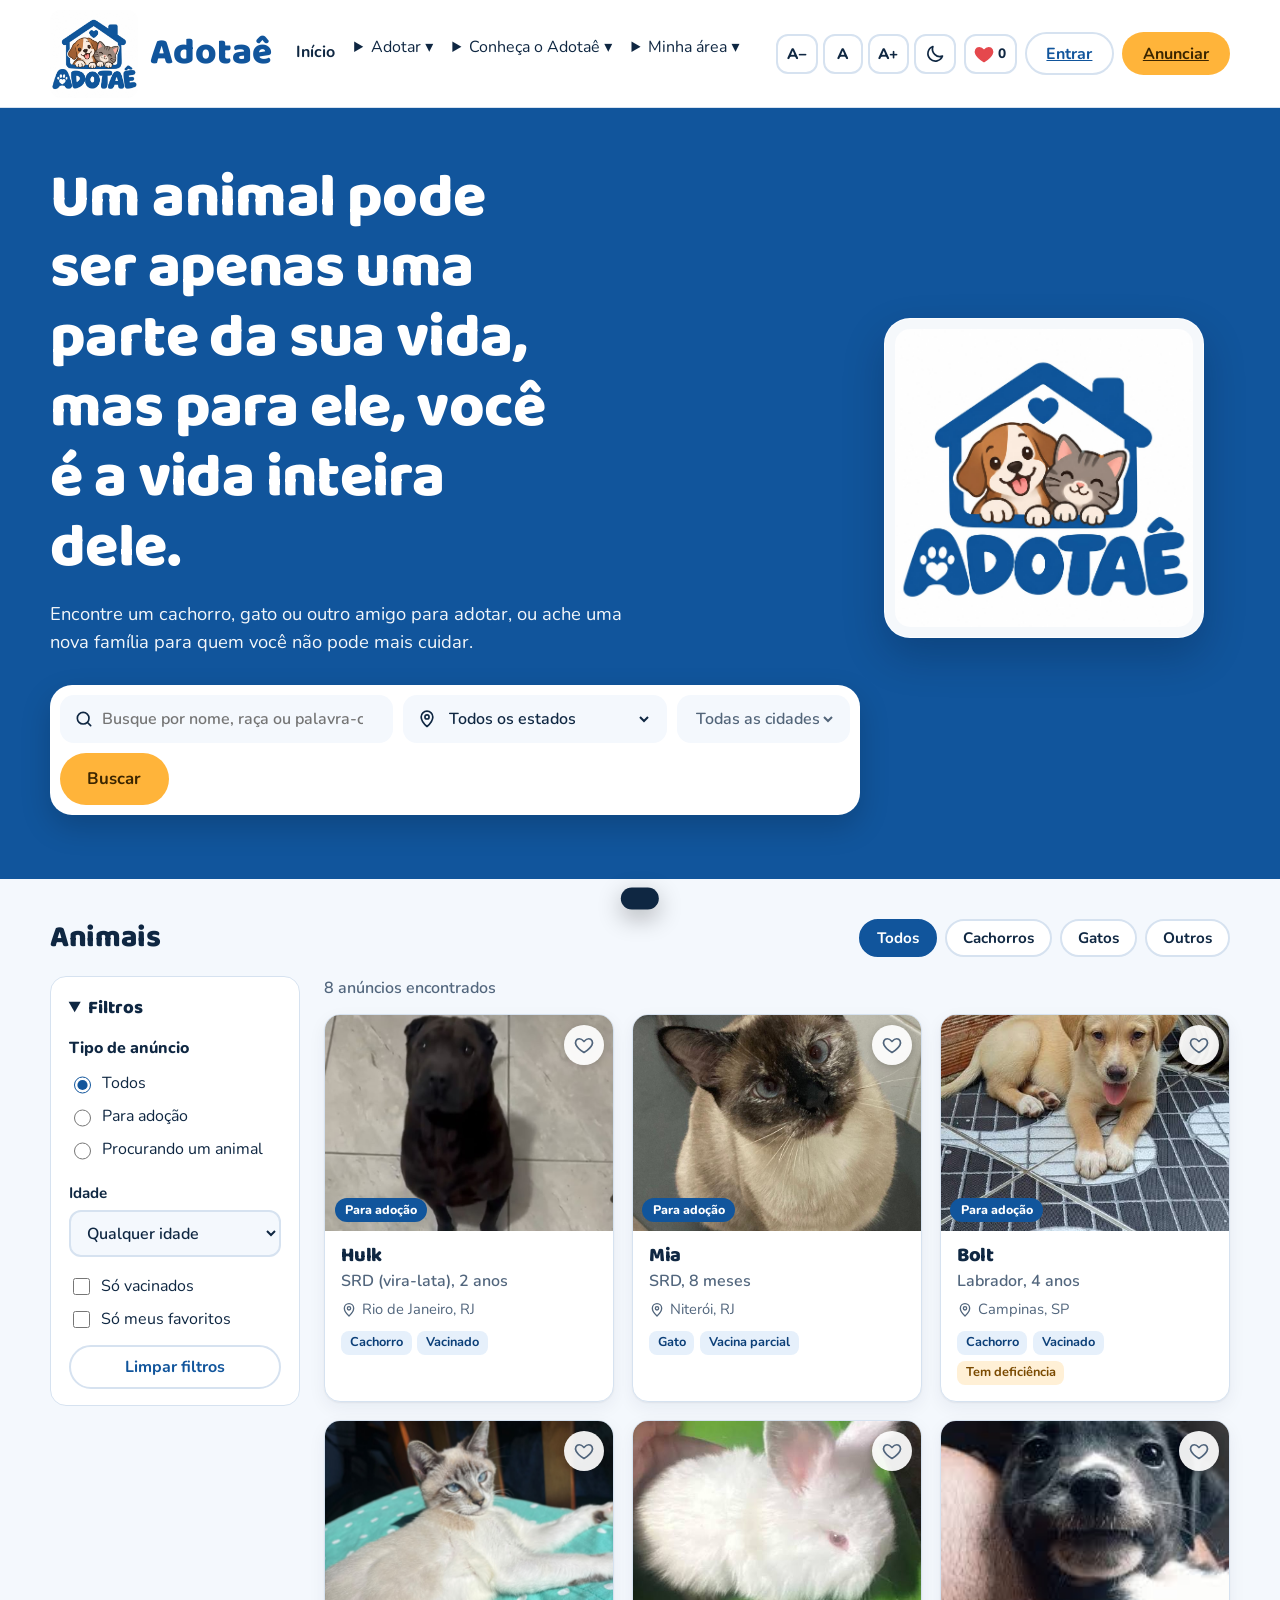
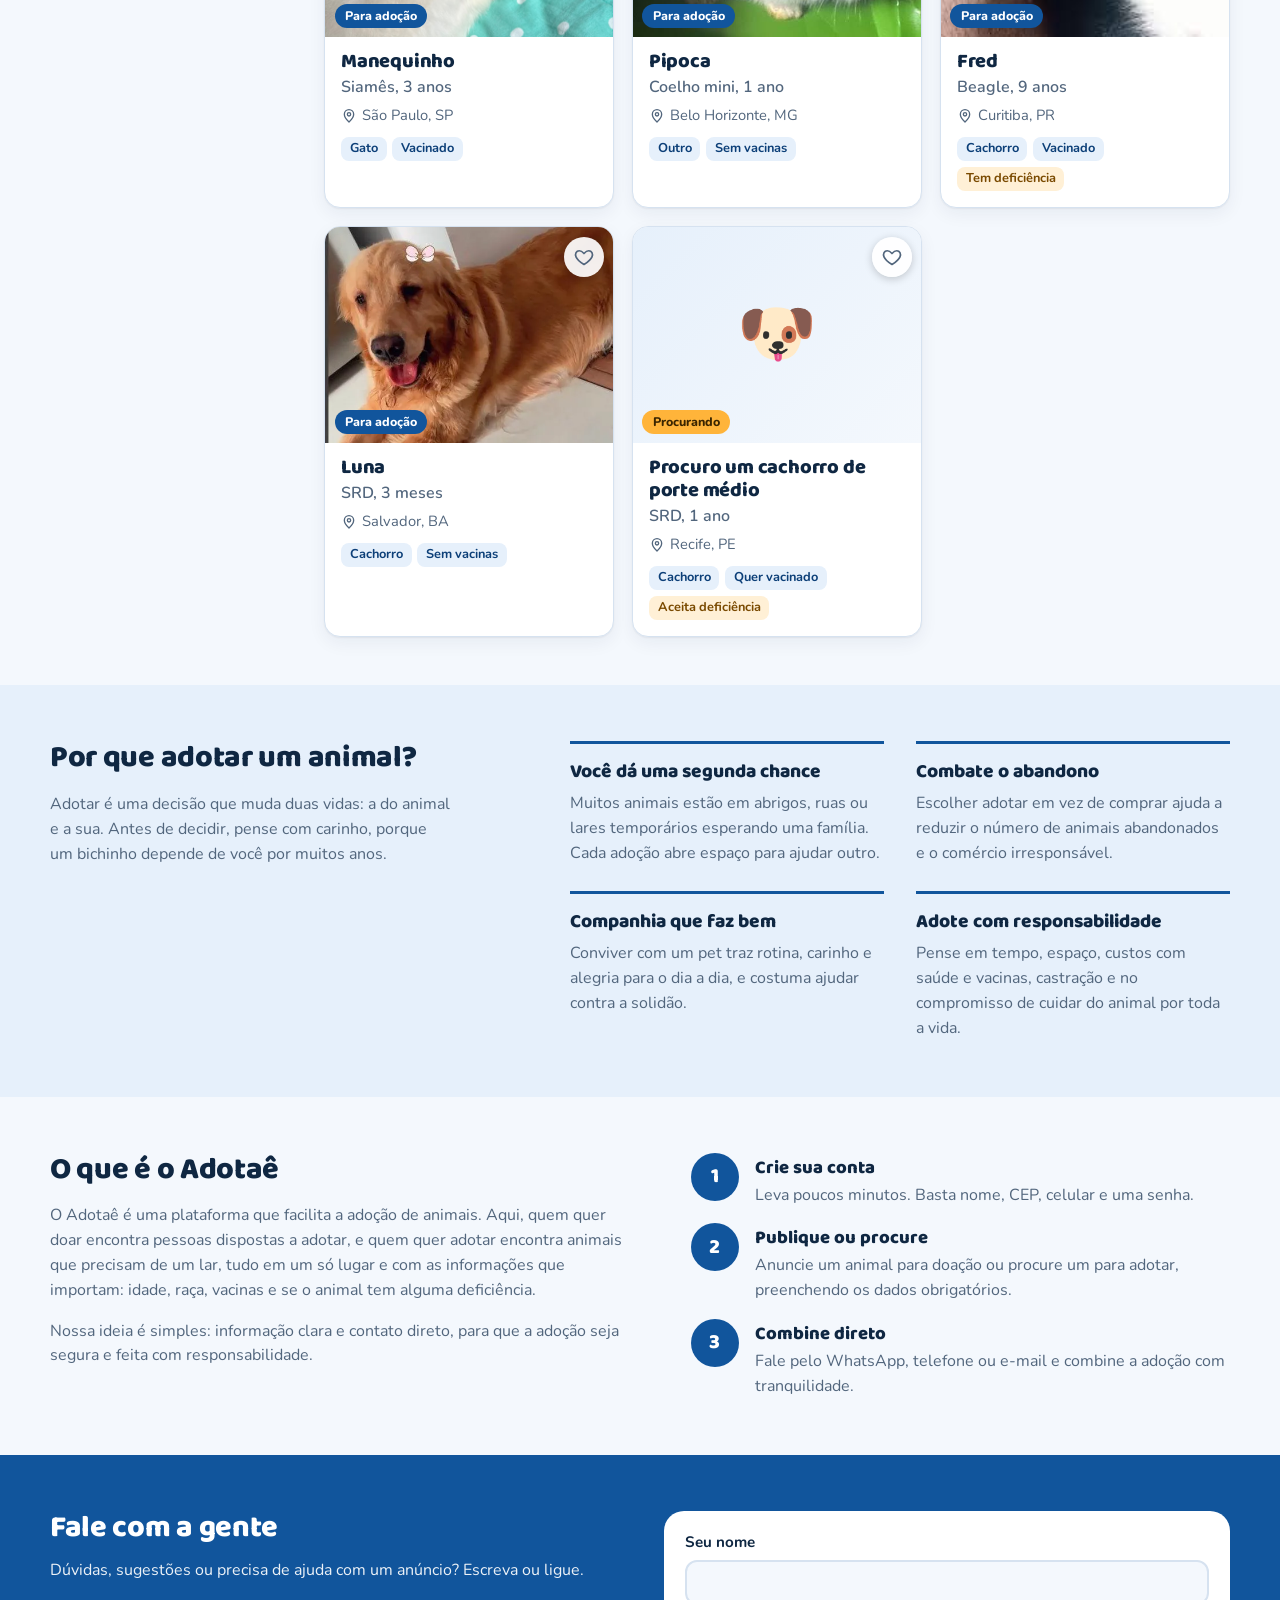
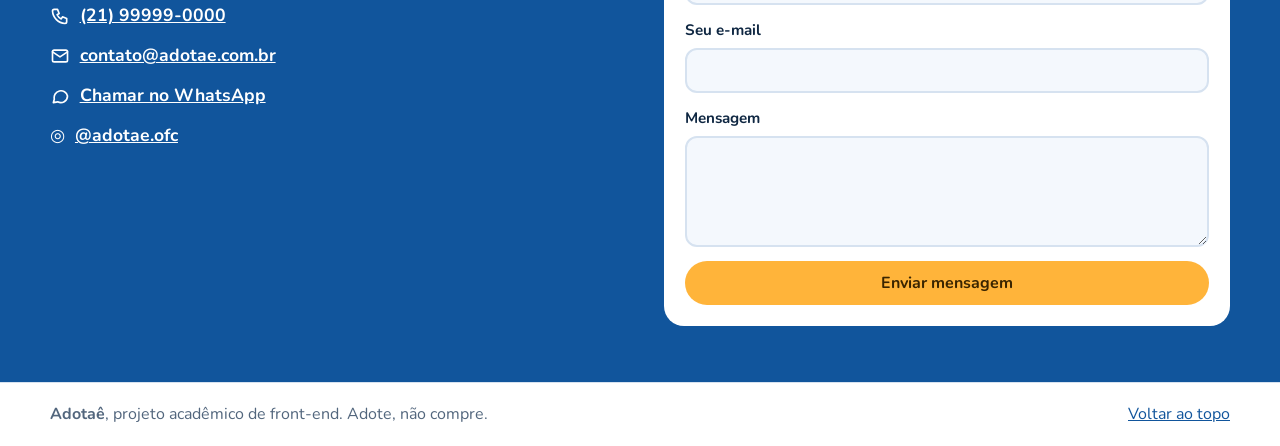
==== index.html @ 0641bf0f "Organiza menu e corrige lista de favoritos da conta" ====
<!DOCTYPE html>
<html lang="pt-BR">
<head>
  <meta charset="UTF-8">
  <meta name="viewport" content="width=device-width, initial-scale=1">
  <title>Adotaê — Adote um amigo</title>
  <meta name="description" content="O Adotaê conecta quem quer doar um animal com quem quer adotar.">
  <link rel="preconnect" href="https://fonts.googleapis.com">
  <link rel="preconnect" href="https://fonts.gstatic.com" crossorigin>
  <link href="https://fonts.googleapis.com/css2?family=Baloo+2:wght@600;700;800&family=Nunito:wght@400;600;700&display=swap" rel="stylesheet">
  <link rel="stylesheet" href="css/style.css">
  <link rel="stylesheet" href="cadastro.css">
</head>
<body id="topo">

  <!-- Ícones (sprite SVG). Usados com <svg class="ic"><use href="#i-nome"/></svg> -->
  <svg width="0" height="0" style="position:absolute" aria-hidden="true">
    <symbol id="i-heart" viewBox="0 0 24 24"><path d="M12 21s-7.5-4.6-9.6-9.2C.9 8.4 2.7 4.5 6.3 4.5c2.1 0 3.8 1.2 5.7 3.3 1.9-2.1 3.6-3.3 5.7-3.3 3.6 0 5.4 3.9 3.9 7.3C19.5 16.4 12 21 12 21z"/></symbol>
    <symbol id="i-share" viewBox="0 0 24 24"><circle cx="18" cy="5" r="3"/><circle cx="6" cy="12" r="3"/><circle cx="18" cy="19" r="3"/><path d="M8.6 10.5l6.800-4M8.6 13.500l6.800 4"/></symbol>
    <symbol id="i-moon" viewBox="0 0 24 24"><path d="M21 14.5A9 9 0 0 1 9.5 3a9 9 0 1 0 11.5 11.500z"/></symbol>
    <symbol id="i-sun" viewBox="0 0 24 24"><circle cx="12" cy="12" r="4"/><path d="M12 2v2M12 20v2M4.900 4.900l1.400 1.400M17.700 17.700l1.400 1.400M2 12h2M20 12h2M4.900 19.100l1.400-1.400M17.700 6.300l1.400-1.400"/></symbol>
    <symbol id="i-search" viewBox="0 0 24 24"><circle cx="11" cy="11" r="7"/><path d="M20 20l-3.500-3.500"/></symbol>
    <symbol id="i-pin" viewBox="0 0 24 24"><path d="M12 21s7-6.100 7-11.500A7 7 0 0 0 5 9.500C5 14.900 12 21 12 21z"/><circle cx="12" cy="9.500" r="2.500"/></symbol>
    <symbol id="i-phone" viewBox="0 0 24 24"><path d="M5 4h4l2 5-2.500 1.500a11 11 0 0 0 5 5L15 13l5 2v4a2 2 0 0 1-2 2A16 16 0 0 1 3 6a2 2 0 0 1 2-2z"/></symbol>
    <symbol id="i-mail" viewBox="0 0 24 24"><rect x="3" y="5" width="18" height="14" rx="2"/><path d="M3 7l9 6 9-6"/></symbol>
    <symbol id="i-chat" viewBox="0 0 24 24"><path d="M21 12a8 8 0 0 1-11.800 7L4 20l1.200-4.300A8 8 0 1 1 21 12z"/></symbol>
    <symbol id="i-close" viewBox="0 0 24 24"><path d="M6 6l12 12M18 6L6 18"/></symbol>
  </svg>

  <a class="skip" href="#animais">Pular para os animais</a>

  <!-- ================= CABEÇALHO ================= -->
  <header class="topbar">
    <div class="wrap topbar-in">
      <a class="brand" href="#topo" aria-label="Adotaê — início">
        <img src="img/logo.jpeg" alt="" width="88" height="88">
        <span>Adotaê</span>
      </a>

      <nav class="nav" aria-label="Menu principal">
        <a class="nav-home" href="#topo">Início</a>
        <details class="nav-group">
          <summary>Adotar <span aria-hidden="true">▾</span></summary>
          <div class="nav-submenu">
            <a href="#animais">Todos os animais</a>
            <a href="#animais">Cachorros e gatos</a>
            <a href="#porque">Adoção responsável</a>
          </div>
        </details>
        <details class="nav-group">
          <summary>Conheça o Adotaê <span aria-hidden="true">▾</span></summary>
          <div class="nav-submenu">
            <a href="#porque">Por que adotar</a>
            <a href="#sobre">Como funciona</a>
            <a href="#contato">Fale com a gente</a>
          </div>
        </details>
        <details class="nav-group">
          <summary>Minha área <span aria-hidden="true">▾</span></summary>
          <div class="nav-submenu">
            <a href="acesso.html">Minha conta e favoritos</a>
            <a href="anunciar.html">Publicar um anúncio</a>
          </div>
        </details>
      </nav>

      <div class="tools">
        <div class="a11y" role="group" aria-label="Acessibilidade">
          <button class="btn-icon txt" id="fontMenos" type="button" aria-label="Diminuir tamanho da letra" title="Diminuir letra">A−</button>
          <button class="btn-icon txt" id="fontReset" type="button" aria-label="Tamanho padrão da letra" title="Tamanho padrão">A</button>
          <button class="btn-icon txt" id="fontMais" type="button" aria-label="Aumentar tamanho da letra" title="Aumentar letra">A+</button>
          <button class="btn-icon" id="temaBtn" type="button" aria-label="Ativar modo escuro" title="Modo escuro">
            <svg class="ic ic-stroke"><use href="#i-moon"/></svg>
          </button>
        </div>

        <button class="btn-icon fav-top" id="favTop" type="button" aria-label="Ver meus favoritos" title="Meus favoritos">
          <svg class="ic"><use href="#i-heart"/></svg>
          <span class="count" id="favCount">0</span>
        </button>

        <a class="btn btn-ghost" id="btnConta" href="acesso.html">Entrar</a>
        <button class="btn btn-ghost" id="btnSair" type="button" hidden>Sair</button>
        <a class="btn btn-cta" id="btnAnunciar" href="anunciar.html">Anunciar</a>
      </div>
    </div>
  </header>

  <main>
    <!-- ================= HERO ================= -->
    <section class="hero" aria-labelledby="heroTitulo">
      <img class="hero-logo" src="img/logo.jpeg" alt="Logo do Adotaê">
      <div class="wrap hero-in">
        <h1 id="heroTitulo">Um animal pode ser apenas uma parte da sua vida, mas para ele, você é a vida inteira dele.</h1>
        <p class="hero-sub">Encontre um cachorro, gato ou outro amigo para adotar, ou ache uma nova família para quem você não pode mais cuidar.</p>

        <form class="search" id="buscaForm" role="search">
          <label class="search-field grow">
            <span class="sr-only">Buscar por nome, raça ou palavra</span>
            <svg class="ic ic-stroke"><use href="#i-search"/></svg>
            <input type="search" id="buscaTexto" placeholder="Busque por nome, raça ou palavra-chave">
          </label>
          <label class="search-field">
            <span class="sr-only">Estado</span>
            <svg class="ic ic-stroke"><use href="#i-pin"/></svg>
            <select id="buscaUf"></select>
          </label>
          <label class="search-field">
            <span class="sr-only">Cidade</span>
            <select id="buscaCidade"></select>
          </label>
          <button class="btn btn-cta btn-lg" type="submit">Buscar</button>
        </form>
      </div>
    </section>

    <!-- ================= LISTAGEM ================= -->
    <section class="wrap listing" id="animais" aria-labelledby="animaisTitulo">
      <div class="listing-head">
        <h2 id="animaisTitulo">Animais</h2>
        <div class="chips" id="chipsEspecie" role="group" aria-label="Filtrar por espécie">
          <button class="chip on" data-especie="" type="button">Todos</button>
          <button class="chip" data-especie="cachorro" type="button">Cachorros</button>
          <button class="chip" data-especie="gato" type="button">Gatos</button>
          <button class="chip" data-especie="outro" type="button">Outros</button>
        </div>
      </div>

      <div class="listing-body">
        <aside class="filters-wrap" aria-label="Filtros">
          <details class="filters" id="filtros" open>
            <summary>Filtros</summary>
            <fieldset>
              <legend>Tipo de anúncio</legend>
              <label class="radio"><input type="radio" name="tipo" value="" checked> Todos</label>
              <label class="radio"><input type="radio" name="tipo" value="doacao"> Para adoção</label>
              <label class="radio"><input type="radio" name="tipo" value="procura"> Procurando um animal</label>
            </fieldset>
            <label class="field">
              <span>Idade</span>
              <select id="filtroIdade">
                <option value="">Qualquer idade</option>
                <option value="filhote">Filhote (até 1 ano)</option>
                <option value="adulto">Adulto (1 a 7 anos)</option>
                <option value="idoso">Idoso (mais de 7 anos)</option>
              </select>
            </label>
            <label class="check"><input type="checkbox" id="filtroVacina"> Só vacinados</label>
            <label class="check"><input type="checkbox" id="filtroFav"> Só meus favoritos</label>
            <button class="btn btn-ghost btn-block" id="limparFiltros" type="button">Limpar filtros</button>
          </details>
        </aside>

        <div class="results">
          <p class="results-info" id="resultadoInfo" aria-live="polite"></p>
          <div class="grid" id="grade"></div>
          <div class="empty" id="vazio" hidden>
            <p class="empty-title">Nenhum animal encontrado.</p>
            <p>Tente mudar os filtros ou publique um anúncio para ajudar outra pessoa.</p>
          </div>
        </div>
      </div>
    </section>

    <!-- ================= POR QUE ADOTAR ================= -->
    <section class="why" id="porque" aria-labelledby="porqueTitulo">
      <div class="wrap why-in">
        <div class="why-intro">
          <h2 id="porqueTitulo">Por que adotar um animal?</h2>
          <p>Adotar é uma decisão que muda duas vidas: a do animal e a sua. Antes de decidir, pense com carinho, porque um bichinho depende de você por muitos anos.</p>
        </div>
        <dl class="why-list">
          <div>
            <dt>Você dá uma segunda chance</dt>
            <dd>Muitos animais estão em abrigos, ruas ou lares temporários esperando uma família. Cada adoção abre espaço para ajudar outro.</dd>
          </div>
          <div>
            <dt>Combate o abandono</dt>
            <dd>Escolher adotar em vez de comprar ajuda a reduzir o número de animais abandonados e o comércio irresponsável.</dd>
          </div>
          <div>
            <dt>Companhia que faz bem</dt>
            <dd>Conviver com um pet traz rotina, carinho e alegria para o dia a dia, e costuma ajudar contra a solidão.</dd>
          </div>
          <div>
            <dt>Adote com responsabilidade</dt>
            <dd>Pense em tempo, espaço, custos com saúde e vacinas, castração e no compromisso de cuidar do animal por toda a vida.</dd>
          </div>
        </dl>
      </div>
    </section>

    <!-- ================= SOBRE / COMO FUNCIONA ================= -->
    <section class="wrap about" id="sobre" aria-labelledby="sobreTitulo">
      <div class="about-text">
        <h2 id="sobreTitulo">O que é o Adotaê</h2>
        <p>O Adotaê é uma plataforma que facilita a adoção de animais. Aqui, quem quer doar encontra pessoas dispostas a adotar, e quem quer adotar encontra animais que precisam de um lar, tudo em um só lugar e com as informações que importam: idade, raça, vacinas e se o animal tem alguma deficiência.</p>
        <p>Nossa ideia é simples: informação clara e contato direto, para que a adoção seja segura e feita com responsabilidade.</p>
      </div>
      <ol class="steps" aria-label="Como funciona">
        <li><strong>Crie sua conta</strong><span>Leva poucos minutos. Basta nome, CEP, celular e uma senha.</span></li>
        <li><strong>Publique ou procure</strong><span>Anuncie um animal para doação ou procure um para adotar, preenchendo os dados obrigatórios.</span></li>
        <li><strong>Combine direto</strong><span>Fale pelo WhatsApp, telefone ou e-mail e combine a adoção com tranquilidade.</span></li>
      </ol>
    </section>

    <!-- ================= CONTATO ================= -->
    <section class="contact" id="contato" aria-labelledby="contatoTitulo">
      <div class="wrap contact-in">
        <div>
          <h2 id="contatoTitulo">Fale com a gente</h2>
          <p>Dúvidas, sugestões ou precisa de ajuda com um anúncio? Escreva ou ligue.</p>
          <ul class="contact-list">
            <!-- Troque pelos seus dados reais -->
            <li><svg class="ic ic-stroke"><use href="#i-phone"/></svg> <a href="tel:+5521999990000">(21) 99999-0000</a></li>
            <li><svg class="ic ic-stroke"><use href="#i-mail"/></svg> <a href="mailto:contato@adotae.com.br">contato@adotae.com.br</a></li>
            <li><svg class="ic ic-stroke"><use href="#i-chat"/></svg> <a href="https://wa.me/5521999990000" target="_blank" rel="noopener">Chamar no WhatsApp</a></li>
            <li><span aria-hidden="true">◎</span> <a href="https://www.instagram.com/adotae.ofc/" target="_blank" rel="noopener noreferrer">@adotae.ofc</a></li>
          </ul>
        </div>
        <form class="contact-form" id="contatoForm">
          <label class="field"><span>Seu nome</span><input type="text" name="nome" required autocomplete="name"></label>
          <label class="field"><span>Seu e-mail</span><input type="email" name="email" required autocomplete="email"></label>
          <label class="field"><span>Mensagem</span><textarea name="msg" rows="4" required></textarea></label>
          <button class="btn btn-cta" type="submit">Enviar mensagem</button>
        </form>
      </div>
    </section>
  </main>

  <footer class="footer">
    <div class="wrap footer-in">
      <p><strong>Adotaê</strong>, projeto acadêmico de front-end. Adote, não compre.</p>
      <a href="#topo">Voltar ao topo</a>
    </div>
  </footer>

  <!-- ================= MODAL: DETALHES DO ANIMAL ================= -->
  <dialog class="modal modal-lg" id="detalhe" aria-labelledby="detNome">
    <button class="modal-close" type="button" data-close aria-label="Fechar"><svg class="ic ic-stroke"><use href="#i-close"/></svg></button>
    <div id="detalheConteudo"></div>
  </dialog>

  <div class="toast" id="toast" role="status" aria-live="polite"></div>

  <div class="evento evento-global" id="msgGlobal" role="status" aria-live="polite" hidden></div>

  <script src="js/script.js"></script>
</body>
</html>
---- css/style.css ----
/* =====================================================
   ADOTAÊ — estilos
   Dica: para mudar as cores do site, edite só as variáveis abaixo.
   ===================================================== */

:root {
  --blue: #11559c;          /* azul da logo */
  --blue-dark: #0c3f78;
  --blue-soft: #e6f0fb;
  --cta: #ffb43a;           /* amarelo do botão "Anunciar" */
  --cta-ink: #3a2500;
  --heart: #e5484d;

  --bg: #f4f8fd;
  --surface: #ffffff;
  --ink: #0f2742;
  --muted: #52667d;
  --line: #d6e2f0;
  --shadow: 0 1px 2px rgba(15, 39, 66, .06), 0 6px 18px rgba(15, 39, 66, .06);

  --font-title: "Baloo 2", "Trebuchet MS", system-ui, sans-serif;
  --font-body: "Nunito", system-ui, -apple-system, "Segoe UI", sans-serif;

  --fs: 1;                  /* controlado pelos botões A− / A+ */
  --radius: 16px;
}

[data-theme="dark"] {
  --blue: #5aa5f5;
  --blue-dark: #8cc0ff;
  --blue-soft: #16304f;
  --cta: #ffb43a;
  --cta-ink: #3a2500;
  --heart: #ff6b70;

  --bg: #0a1626;
  --surface: #11233a;
  --ink: #e8f0fa;
  --muted: #9db2c9;
  --line: #24405f;
  --shadow: 0 1px 2px rgba(0, 0, 0, .3), 0 6px 18px rgba(0, 0, 0, .25);
}

*, *::before, *::after { box-sizing: border-box; }

html {
  font-size: calc(100% * var(--fs));
  scroll-behavior: smooth;
  scroll-padding-top: 6.5rem;
}

body {
  margin: 0;
  font-family: var(--font-body);
  font-size: 1rem;
  line-height: 1.55;
  color: var(--ink);
  background: var(--bg);
  transition: background-color .25s, color .25s;
}

h1, h2, h3 { font-family: var(--font-title); line-height: 1.15; margin: 0; letter-spacing: -.01em; }
h2 { font-size: 1.9rem; font-weight: 800; }
p { margin: 0 0 1rem; }
a { color: var(--blue); }
img { max-width: 100%; display: block; }

:focus-visible { outline: 3px solid var(--cta); outline-offset: 2px; border-radius: 6px; }

.wrap { width: min(1180px, 100% - 2rem); margin-inline: auto; }
.sr-only { position: absolute; width: 1px; height: 1px; overflow: hidden; clip: rect(0 0 0 0); white-space: nowrap; }
.skip { position: absolute; left: -999px; top: .5rem; background: var(--cta); color: var(--cta-ink); padding: .5rem 1rem; border-radius: 8px; z-index: 100; font-weight: 700; }
.skip:focus { left: .5rem; }
[hidden] { display: none !important; }

/* ---------- ícones ---------- */
.ic { width: 1.25rem; height: 1.25rem; fill: none; stroke: currentColor; stroke-width: 2; stroke-linecap: round; stroke-linejoin: round; flex: none; }

/* ---------- botões ---------- */
.btn {
  font: 700 1rem var(--font-body);
  border: 2px solid transparent;
  border-radius: 999px;
  padding: .55rem 1.2rem;
  cursor: pointer;
  transition: background-color .15s, transform .1s, border-color .15s;
  display: inline-flex; align-items: center; justify-content: center; gap: .4rem;
}
.btn:active { transform: scale(.97); }
.btn-primary { background: var(--blue); color: #fff; }
[data-theme="dark"] .btn-primary { color: #06213f; }
.btn-primary:hover { background: var(--blue-dark); }
.btn-cta { background: var(--cta); color: var(--cta-ink); }
.btn-cta:hover { background: #ffc666; }
.btn-ghost { background: transparent; color: var(--blue); border-color: var(--line); }
.btn-ghost:hover { border-color: var(--blue); background: var(--blue-soft); }
.btn-lg { padding: .8rem 1.6rem; font-size: 1.05rem; }
.btn-block { width: 100%; }

.btn-icon {
  position: relative;
  min-width: 2.5rem; height: 2.5rem; padding: 0 .55rem;
  border-radius: 12px; border: 2px solid var(--line);
  background: var(--surface); color: var(--ink);
  display: inline-flex; align-items: center; justify-content: center; gap: .25rem;
  cursor: pointer; font: 800 .95rem var(--font-body);
  transition: border-color .15s, background-color .15s;
}
.btn-icon:hover:not(:disabled) { border-color: var(--blue); background: var(--blue-soft); }
.btn-icon:disabled { opacity: .4; cursor: not-allowed; }
.fav-top .ic { color: var(--heart); fill: var(--heart); stroke: var(--heart); }
.fav-top .count { font-size: .85rem; color: var(--ink); }

/* ---------- cabeçalho ---------- */
.topbar { position: sticky; top: 0; z-index: 50; background: var(--surface); border-bottom: 1px solid var(--line); }
.topbar-in { display: flex; align-items: center; gap: 1rem; padding-block: .6rem; flex-wrap: wrap; }
.brand { display: flex; align-items: center; gap: .6rem; text-decoration: none; color: var(--blue); }
.brand img { width: 3.2rem; height: 3.2rem; border-radius: 12px; background: #fff; object-fit: contain; }
.brand span { font: 800 1.6rem var(--font-title); }
.nav { display: flex; gap: 1.2rem; margin-left: .5rem; }
.nav a { text-decoration: none; color: var(--ink); font-weight: 700; padding: .3rem 0; border-bottom: 3px solid transparent; }
.nav a:hover { border-color: var(--cta); }
.tools { margin-left: auto; display: flex; align-items: center; gap: .5rem; flex-wrap: wrap; }
.a11y { display: flex; gap: .3rem; }

/* ---------- hero ---------- */
.hero { position: relative; overflow: hidden; background: var(--blue); color: #fff; padding: 3.5rem 0 4rem; }
[data-theme="dark"] .hero { background: linear-gradient(160deg, #0f3a6b, #0a1f3a); }
.hero-logo {
  position: absolute;
  right: max(4vw, calc((100vw - 1180px) / 2));
  top: 50%;
  transform: translateY(-50%);
  width: clamp(220px, 29vw, 390px);
  aspect-ratio: 1;
  object-fit: contain;
  border-radius: 28px;
  background: #fff;
  box-shadow: 0 20px 55px rgba(0, 0, 0, .22);
  pointer-events: none;
}
.hero-in { position: relative; }
.hero h1 { font-size: clamp(2.2rem, 5.5vw, 3.8rem); font-weight: 800; max-width: 14ch; }
.hero-in { padding-right: min(34vw, 410px); }
@media (max-width: 760px) {
  .hero-logo { width: clamp(112px, 25vw, 180px); right: 1rem; top: 1.2rem; transform: none; opacity: .9; }
  .hero-in { padding-right: 0; }
  .hero h1 { max-width: 18ch; }
}
@media (max-width: 520px) {
  .hero-logo { position: static; display: block; width: 112px; margin: 0 0 1.25rem auto; transform: none; }
}
.hero-sub { max-width: 52ch; font-size: 1.15rem; margin: 1rem 0 1.8rem; opacity: .95; }

.search {
  display: flex; gap: .6rem; flex-wrap: wrap;
  background: var(--surface); padding: .6rem; border-radius: 22px; box-shadow: 0 12px 30px rgba(0, 0, 0, .18);
  color: var(--ink);
}
.search-field {
  display: flex; align-items: center; gap: .5rem;
  background: var(--bg); border: 2px solid transparent; border-radius: 14px; padding: 0 .8rem; min-height: 3rem;
}
.search-field:focus-within { border-color: var(--blue); }
.search-field.grow { flex: 1 1 260px; }
.search-field input, .search-field select {
  border: 0; background: transparent; color: inherit; font: 600 1rem var(--font-body); width: 100%; outline: none; min-height: 2.6rem;
}
.search-field select { min-width: 9rem; }
.search-field select option { color: #0f2742; }
[data-theme="dark"] .search-field select option { background: #11233a; color: #e8f0fa; }

/* ---------- listagem ---------- */
.listing { padding-block: 2.5rem 3rem; }
.listing-head { display: flex; align-items: center; justify-content: space-between; flex-wrap: wrap; gap: 1rem; margin-bottom: 1.2rem; }
.chips { display: flex; gap: .5rem; flex-wrap: wrap; }
.chip {
  font: 700 .95rem var(--font-body); padding: .45rem 1rem; border-radius: 999px; cursor: pointer;
  border: 2px solid var(--line); background: var(--surface); color: var(--ink);
}
.chip:hover { border-color: var(--blue); }
.chip.on { background: var(--blue); border-color: var(--blue); color: #fff; }
[data-theme="dark"] .chip.on { color: #06213f; }

.listing-body { display: grid; grid-template-columns: 250px 1fr; gap: 1.5rem; align-items: start; }
.filters { background: var(--surface); border: 1px solid var(--line); border-radius: var(--radius); padding: 1rem 1.1rem; position: sticky; top: 5.5rem; }
.filters summary { font: 800 1.15rem var(--font-title); cursor: pointer; margin-bottom: .8rem; }
.filters fieldset { border: 0; padding: 0; margin: 0 0 1rem; }
.filters legend { font-weight: 800; margin-bottom: .4rem; padding: 0; }
.radio, .check { display: flex; align-items: center; gap: .5rem; padding: .25rem 0; cursor: pointer; }
.radio input, .check input { width: 1.1rem; height: 1.1rem; accent-color: var(--blue); }
.filters .field { margin-bottom: .8rem; }
.filters .btn { margin-top: .6rem; }

.results-info { color: var(--muted); font-weight: 600; margin-bottom: .8rem; }
.grid { display: grid; grid-template-columns: repeat(auto-fill, minmax(230px, 1fr)); gap: 1.1rem; }

.card { position: relative; background: var(--surface); border: 1px solid var(--line); border-radius: var(--radius); overflow: hidden; box-shadow: var(--shadow); transition: transform .15s, box-shadow .15s; }
.card:hover { transform: translateY(-3px); }
.card-open { all: unset; display: block; width: 100%; cursor: pointer; box-sizing: border-box; }
.card-open:focus-visible { outline: 3px solid var(--cta); outline-offset: -3px; }
.thumb { position: relative; aspect-ratio: 4 / 3; background: var(--blue-soft); overflow: hidden; }
.thumb img { width: 100%; height: 100%; object-fit: cover; }
.ph { width: 100%; height: 100%; display: grid; place-items: center; font-size: 4rem; background: linear-gradient(135deg, var(--blue-soft), var(--bg)); }
.badge { position: absolute; left: .6rem; bottom: .6rem; font: 800 .78rem var(--font-body); padding: .2rem .65rem; border-radius: 999px; background: var(--blue); color: #fff; }
.badge.procura { background: var(--cta); color: var(--cta-ink); }
[data-theme="dark"] .badge.doacao { color: #06213f; }
.card-body { padding: .8rem 1rem 1rem; }
.card-body h3 { font-size: 1.25rem; font-weight: 800; margin-bottom: .1rem; }
.meta { color: var(--muted); margin: 0 0 .3rem; font-weight: 600; }
.loc { display: flex; align-items: center; gap: .3rem; color: var(--muted); font-size: .92rem; margin: 0 0 .6rem; }
.loc .ic { width: 1rem; height: 1rem; }
.tags { list-style: none; margin: 0; padding: 0; display: flex; flex-wrap: wrap; gap: .35rem; }
.tags li { font-size: .8rem; font-weight: 700; padding: .15rem .55rem; border-radius: 8px; background: var(--blue-soft); color: var(--blue-dark); }
.tags li.warn { background: #fff0d6; color: #7a4a00; }
[data-theme="dark"] .tags li.warn { background: #3a2c10; color: #ffd48a; }

.fav {
  position: absolute; top: .6rem; right: .6rem; z-index: 2;
  width: 2.5rem; height: 2.5rem; border-radius: 50%; border: 0; cursor: pointer;
  background: rgba(255, 255, 255, .92); color: #51657c; display: grid; place-items: center;
  box-shadow: 0 2px 8px rgba(0, 0, 0, .2); transition: transform .15s;
}
.fav:hover { transform: scale(1.1); }
.fav.on { color: var(--heart); }
.fav.on .ic { fill: var(--heart); }

.empty { text-align: center; padding: 3rem 1rem; background: var(--surface); border: 2px dashed var(--line); border-radius: var(--radius); color: var(--muted); }
.empty-title { font: 800 1.3rem var(--font-title); color: var(--ink); margin-bottom: .3rem; }

/* ---------- por que adotar ---------- */
.why { background: var(--blue-soft); padding: 3.5rem 0; }
.why-in { display: grid; grid-template-columns: 1fr 1.4fr; gap: 3rem; align-items: start; }
.why-intro p { color: var(--muted); margin-top: 1rem; max-width: 40ch; }
.why-list { margin: 0; display: grid; grid-template-columns: 1fr 1fr; gap: 1.6rem 2rem; }
.why-list div { border-top: 3px solid var(--blue); padding-top: .7rem; }
.why-list dt { font: 800 1.2rem var(--font-title); margin-bottom: .3rem; }
.why-list dd { margin: 0; color: var(--muted); }

/* ---------- sobre ---------- */
.about { display: grid; grid-template-columns: 1.1fr 1fr; gap: 3rem; padding-block: 3.5rem; align-items: start; }
.about-text h2 { margin-bottom: 1rem; }
.about-text p { max-width: 58ch; color: var(--muted); }
.steps { list-style: none; counter-reset: passo; margin: 0; padding: 0; display: grid; gap: 1rem; }
.steps li { counter-increment: passo; display: grid; grid-template-columns: 3rem 1fr; column-gap: 1rem; align-items: start; }
.steps li::before { content: counter(passo); grid-row: span 2; width: 3rem; height: 3rem; border-radius: 50%; background: var(--blue); color: #fff; display: grid; place-items: center; font: 800 1.3rem var(--font-title); }
[data-theme="dark"] .steps li::before { color: #06213f; }
.steps strong { font: 800 1.15rem var(--font-title); }
.steps span { color: var(--muted); }

/* ---------- contato ---------- */
.contact { background: var(--blue); color: #fff; padding: 3.5rem 0; }
[data-theme="dark"] .contact { background: #0f2c4d; }
.contact-in { display: grid; grid-template-columns: 1fr 1fr; gap: 3rem; align-items: start; }
.contact p { opacity: .92; margin-top: .8rem; }
.contact a { color: #fff; font-weight: 700; }
.contact-list { list-style: none; margin: 1.2rem 0 0; padding: 0; display: grid; gap: .8rem; font-size: 1.1rem; }
.contact-list li { display: flex; align-items: center; gap: .6rem; }
.contact-form { background: var(--surface); color: var(--ink); padding: 1.3rem; border-radius: 20px; display: grid; gap: .9rem; }

/* ---------- rodapé ---------- */
.footer { background: var(--surface); border-top: 1px solid var(--line); padding: 1.2rem 0; color: var(--muted); }
.footer-in { display: flex; justify-content: space-between; flex-wrap: wrap; gap: .6rem; }
.footer p { margin: 0; }

/* ---------- formulários ---------- */
.field { display: grid; gap: .3rem; font-weight: 700; font-size: .95rem; }
.field > span { color: var(--ink); }
input[type="text"], input[type="email"], input[type="password"], input[type="tel"], input[type="number"], input[type="search"], input[type="file"], select, textarea {
  font: 600 1rem var(--font-body); color: var(--ink); background: var(--bg);
  border: 2px solid var(--line); border-radius: 12px; padding: .6rem .8rem; width: 100%;
}
textarea { resize: vertical; }
input:focus, select:focus, textarea:focus { outline: none; border-color: var(--blue); }
input:user-invalid, select:user-invalid, textarea:user-invalid { border-color: #d6393f; }
.search-field input, .search-field select { border: 0; padding: 0; background: transparent; }
.form { display: grid; gap: .9rem; }
.row { display: grid; grid-template-columns: repeat(auto-fit, minmax(150px, 1fr)); gap: .8rem; }
.form-erro { color: #c0282e; font-weight: 700; margin: 0; }
[data-theme="dark"] .form-erro { color: #ff8a8f; }
.hint { color: var(--muted); margin: 0; font-size: .95rem; }
.contact-box { border: 2px solid var(--line); border-radius: 14px; padding: .8rem; margin: 0; }
.contact-box legend { font-weight: 800; padding: 0 .4rem; }

.mode { display: grid; grid-template-columns: 1fr 1fr; gap: .6rem; border: 0; padding: 0; margin: 0; }
.mode-opt input { position: absolute; opacity: 0; }
.mode-opt span { display: block; text-align: center; padding: .7rem; border-radius: 14px; border: 2px solid var(--line); font-weight: 800; cursor: pointer; background: var(--surface); }
.mode-opt input:checked + span { background: var(--blue); color: #fff; border-color: var(--blue); }
[data-theme="dark"] .mode-opt input:checked + span { color: #06213f; }
.mode-opt input:focus-visible + span { outline: 3px solid var(--cta); outline-offset: 2px; }

/* ---------- modais (<dialog>) ---------- */
.modal { border: 0; border-radius: 22px; padding: 1.6rem; width: min(520px, 100% - 1.5rem); max-height: 92vh; background: var(--surface); color: var(--ink); box-shadow: 0 30px 80px rgba(0, 0, 0, .35); }
.modal-lg { width: min(820px, 100% - 1.5rem); }
.modal::backdrop { background: rgba(7, 20, 38, .6); backdrop-filter: blur(2px); }
.modal[open] { animation: abrir .2s ease-out; }
@keyframes abrir { from { opacity: 0; transform: translateY(12px) scale(.98); } }
.modal-close { position: absolute; top: .8rem; right: .8rem; width: 2.4rem; height: 2.4rem; border-radius: 50%; border: 0; background: var(--bg); color: var(--ink); cursor: pointer; display: grid; place-items: center; z-index: 3; }
.modal-close:hover { background: var(--blue-soft); }
.modal h2 { margin-bottom: 1rem; padding-right: 2.5rem; }

.tabs { display: grid; grid-template-columns: 1fr 1fr; gap: .4rem; background: var(--bg); padding: .3rem; border-radius: 14px; margin-bottom: 1rem; }
.tab { font: 800 1rem var(--font-body); border: 0; background: transparent; color: var(--muted); padding: .55rem; border-radius: 11px; cursor: pointer; }
.tab.on { background: var(--surface); color: var(--blue); box-shadow: var(--shadow); }

/* detalhe do animal */
.det { display: grid; grid-template-columns: 1fr 1.1fr; gap: 1.4rem; }
.det-photo { border-radius: 16px; overflow: hidden; aspect-ratio: 1; background: var(--blue-soft); }
.det-photo img { width: 100%; height: 100%; object-fit: cover; }
.det h2 { font-size: 2rem; margin-bottom: .2rem; }
.det-sub { color: var(--muted); font-weight: 700; margin-bottom: 1rem; display: flex; align-items: center; gap: .3rem; }
.facts { display: grid; grid-template-columns: 1fr 1fr; gap: .6rem; margin: 0 0 1rem; }
.facts div { background: var(--bg); border-radius: 12px; padding: .5rem .75rem; }
.facts dt { font-size: .8rem; color: var(--muted); font-weight: 700; }
.facts dd { margin: 0; font-weight: 800; }
.facts .full { grid-column: 1 / -1; }
.det-desc { white-space: pre-line; }
.det-actions { display: flex; flex-wrap: wrap; gap: .5rem; margin-top: 1rem; }
.det-contact { border-top: 2px dashed var(--line); margin-top: 1rem; padding-top: 1rem; }
.det-contact h3 { font-size: 1.1rem; margin-bottom: .6rem; }
.det-remove { margin-top: .8rem; background: none; border: 0; color: #c0282e; font: 700 .9rem var(--font-body); cursor: pointer; text-decoration: underline; padding: 0; }

/* aviso (toast) */
.toast { position: fixed; left: 50%; bottom: 1.5rem; transform: translate(-50%, 150%); background: var(--ink); color: var(--bg); padding: .7rem 1.2rem; border-radius: 14px; font-weight: 700; z-index: 200; max-width: min(92vw, 460px); text-align: center; transition: transform .25s; box-shadow: 0 8px 24px rgba(0, 0, 0, .3); }
.toast.show { transform: translate(-50%, 0); }

/* ---------- responsivo ---------- */
@media (max-width: 960px) {
  .nav { display: none; }
  .listing-body { grid-template-columns: 1fr; }
  .filters { position: static; }
  .why-in, .about, .contact-in { grid-template-columns: 1fr; gap: 2rem; }
}
@media (max-width: 640px) {
  .det { grid-template-columns: 1fr; }
  .why-list { grid-template-columns: 1fr; }
  .tools { width: 100%; margin-left: 0; }
  .tools .btn-cta { margin-left: auto; }
  .search .btn { width: 100%; }
  .search-field select { min-width: 0; }
  .search-field { flex: 1 1 100%; }
  h2 { font-size: 1.6rem; }
}

@media (prefers-reduced-motion: reduce) {
  html { scroll-behavior: auto; }
  *, *::before, *::after { animation: none !important; transition: none !important; }
}


/* Evento global de cadastro: mensagem destacada na própria página */
.evento-global {
  position: fixed;
  left: 50%;
  top: 1.25rem;
  bottom: auto;
  transform: translate(-50%, -160%);
  width: min(92vw, 520px);
  z-index: 10000;
  padding: .95rem 1.2rem;
  border: 1px solid transparent;
  border-radius: 16px;
  font-weight: 800;
  text-align: center;
  box-shadow: 0 12px 32px rgba(0, 0, 0, .24);
  transition: transform .28s ease;
}
.evento-global:not([hidden]) { transform: translate(-50%, 0); }
.evento-global.evento-ok { background: #dcfce7; color: #14532d; border-color: #16a34a; }
.evento-global.evento-erro { background: #fee2e2; color: #7f1d1d; border-color: #dc2626; }


/* Destaque: usa somente a marca do Adotaê, nunca a ilustração antiga da casa */
.hero-house { display: none !important; }
.hero-logo {
  position: absolute !important;
  right: max(4vw, calc((100vw - 1180px) / 2)) !important;
  top: 50% !important;
  transform: translateY(-50%) !important;
  display: block !important;
  width: clamp(220px, 29vw, 390px) !important;
  height: auto !important;
  aspect-ratio: 1;
  object-fit: contain;
  border-radius: 28px;
  background: #fff;
  box-shadow: 0 20px 55px rgba(0,0,0,.22);
}
@media (max-width: 760px) {
  .hero-logo { width: clamp(112px, 25vw, 180px) !important; right: 1rem !important; top: 1.2rem !important; transform: none !important; }
}
@media (max-width: 520px) {
  .hero-logo { position: static !important; width: 112px !important; margin: 0 0 1.25rem auto !important; }
}


/* Ajuste fino da logo no destaque: alinhada ao conteúdo e sem parecer solta */
.hero-logo {
  position: absolute !important;
  z-index: 1;
  right: max(5vw, calc((100vw - 1180px) / 2 + 26px)) !important;
  top: 48% !important;
  transform: translateY(-50%) !important;
  width: clamp(230px, 25vw, 330px) !important;
  height: auto !important;
  aspect-ratio: 1;
  object-fit: contain;
  padding: 10px;
  box-sizing: border-box;
  border-radius: 26px;
  background: rgba(255, 255, 255, .96);
  border: 1px solid rgba(255, 255, 255, .7);
  box-shadow: 0 18px 42px rgba(3, 18, 38, .24);
}
.hero-in { padding-right: min(32vw, 370px) !important; }
@media (max-width: 900px) {
  .hero-logo {
    right: 4vw !important;
    width: clamp(190px, 25vw, 245px) !important;
  }
  .hero-in { padding-right: min(29vw, 270px) !important; }
}
@media (max-width: 760px) {
  .hero-logo {
    right: 1rem !important;
    top: 1.25rem !important;
    width: clamp(112px, 23vw, 160px) !important;
    padding: 6px;
    border-radius: 18px;
    transform: none !important;
  }
  .hero-in { padding-right: 0 !important; }
  .hero h1 { max-width: 17ch; }
}
@media (max-width: 520px) {
  .hero-logo {
    position: relative !important;
    top: auto !important;
    right: auto !important;
    transform: none !important;
    display: block !important;
    width: 104px !important;
    margin: 0 auto 1rem !important;
    padding: 5px;
    border-radius: 16px;
  }
}
---- cadastro.css ----
/* =====================================================
   Adotaê — ajustes de cadastro, logo e responsividade
   Carregado DEPOIS do style.css (não substitui o seu arquivo)
   ===================================================== */

/* ---------- Logo maior e mais visível ---------- */
.topbar .brand { gap: .75rem; }
.topbar .brand img {
  width: 88px;
  height: 88px;
  object-fit: contain;
  flex-shrink: 0;
}
.topbar .brand span { font-size: clamp(1.6rem, 3vw, 2.3rem); line-height: 1; }
.topbar-in { height: auto; min-height: 104px; flex-wrap: wrap; gap: .5rem 1rem; }

@media (max-width: 900px) {
  .topbar .brand img { width: 72px; height: 72px; }
  .topbar-in { min-height: 88px; }
}
@media (max-width: 600px) {
  .topbar .brand img { width: 60px; height: 60px; }
  .topbar .brand span { font-size: 1.5rem; }
  .topbar-in { justify-content: center; }
  .tools { flex-wrap: wrap; justify-content: center; gap: .4rem; }
}

/* ---------- Responsividade geral (só o que é seguro sem ver o style.css) ---------- */
img, video { max-width: 100%; }

/* ---------- Modal de acesso / cadastro ---------- */
#auth {
  width: min(640px, 96vw);
  max-width: 96vw;
  max-height: 92vh;
  overflow-y: auto;
  overscroll-behavior: contain;
}
#auth .form { display: grid; gap: .9rem; }
#auth .row {
  display: grid;
  grid-template-columns: repeat(auto-fit, minmax(170px, 1fr));
  gap: .75rem;
}
#auth input, #auth select { width: 100%; max-width: 100%; box-sizing: border-box; }
#auth .field small { font-weight: 400; opacity: .75; }

.grupo {
  display: grid;
  gap: .8rem;
  margin: 0;
  padding: .9rem 1rem 1rem;
  border: 1px solid rgba(128, 128, 128, .35);
  border-radius: .75rem;
  min-width: 0;
}
.grupo legend { padding: 0 .4rem; font-weight: 700; }

.cep-linha { display: flex; gap: .6rem; align-items: flex-end; }
.cep-linha .field { flex: 1; min-width: 0; }
.cep-linha .btn { white-space: nowrap; }
@media (max-width: 420px) {
  .cep-linha { flex-direction: column; align-items: stretch; }
}

.dica { margin: 0; font-size: .9rem; }
.dica.ok { color: #15803d; font-weight: 700; }
.dica.erro { color: #b91c1c; font-weight: 700; }

input.invalido, select.invalido { border-color: #dc2626 !important; outline-color: #dc2626; }

.link-btn {
  background: none;
  border: 0;
  padding: .3rem 0;
  font: inherit;
  font-weight: 700;
  text-decoration: underline;
  cursor: pointer;
  color: inherit;
  justify-self: center;
}
.rec-titulo { margin: 0; }
.rec-ok {
  margin: 0;
  padding: .7rem .9rem;
  border-radius: .6rem;
  background: #dcfce7;
  color: #14532d;
  border: 1px solid #16a34a;
  font-weight: 700;
}

/* ---------- Força da senha ---------- */
.forca { display: grid; gap: .35rem; }
.forca-barra { display: grid; grid-template-columns: repeat(3, 1fr); gap: .3rem; }
.forca-barra i {
  display: block;
  height: .45rem;
  border-radius: 99px;
  background: rgba(128, 128, 128, .3);
  transition: background .2s;
}
.forca[data-nivel="1"] .forca-barra i:nth-child(-n+1) { background: #dc2626; }
.forca[data-nivel="2"] .forca-barra i:nth-child(-n+2) { background: #f59e0b; }
.forca[data-nivel="3"] .forca-barra i:nth-child(-n+3) { background: #16a34a; }
.forca-txt { margin: 0; font-size: .9rem; }
.forca[data-nivel="1"] .forca-txt { color: #b91c1c; }
.forca[data-nivel="2"] .forca-txt { color: #b45309; }
.forca[data-nivel="3"] .forca-txt { color: #15803d; }

/* ---------- Mensagens de evento ---------- */
.evento {
  position: sticky;
  top: 0;
  z-index: 5;
  margin: .6rem 0;
  padding: .75rem 1rem;
  border-radius: .6rem;
  border: 1px solid;
  font-weight: 700;
}
.evento[hidden] { display: none; }
.evento-ok   { background: #dcfce7; color: #14532d; border-color: #16a34a; }
.evento-erro { background: #fee2e2; color: #7f1d1d; border-color: #dc2626; }

.evento-global {
  position: fixed;
  left: 50%;
  bottom: 1.25rem;
  top: auto;
  transform: translateX(-50%);
  width: min(92vw, 460px);
  z-index: 9999;
  box-shadow: 0 8px 24px rgba(0, 0, 0, .25);
  text-align: center;
}


/* ---------- Controle de mostrar/ocultar senha ---------- */
.show-password-toggle {
  display: inline-flex;
  align-items: center;
  gap: .65rem;
  width: fit-content;
  cursor: pointer;
  user-select: none;
  color: var(--ink, inherit);
  font-size: .94rem;
  font-weight: 700;
}
.show-password-toggle input {
  position: absolute;
  width: 1px !important;
  height: 1px;
  opacity: 0;
  pointer-events: none;
}
.show-password-switch {
  position: relative;
  display: inline-block;
  width: 42px;
  height: 24px;
  flex: 0 0 42px;
  border-radius: 99px;
  background: #9ca3af;
  transition: background .2s ease;
}
.show-password-switch::after {
  content: "";
  position: absolute;
  top: 3px;
  left: 3px;
  width: 18px;
  height: 18px;
  border-radius: 50%;
  background: #fff;
  box-shadow: 0 1px 3px rgba(0,0,0,.22);
  transition: transform .2s ease;
}
.show-password-toggle input:checked + .show-password-switch { background: #16834a; }
.show-password-toggle input:checked + .show-password-switch::after { transform: translateX(18px); }
.show-password-toggle input:focus-visible + .show-password-switch { outline: 3px solid #f59e0b; outline-offset: 3px; }
.show-password-toggle:hover .show-password-switch { filter: brightness(.96); }


/* Páginas independentes de login e cadastro */
.auth-page { min-height: 100vh; background: var(--bg); }
.auth-header { width: min(1120px, 94vw); margin: 1.25rem auto; display:flex; align-items:center; justify-content:space-between; gap:1rem; }
.auth-header .brand { display:flex; align-items:center; gap:.7rem; text-decoration:none; color:var(--ink); font-family:'Baloo 2',sans-serif; font-size:1.8rem; font-weight:800; }
.auth-header .brand img { width:64px; height:64px; object-fit:contain; }
.auth-main { width:min(720px, 94vw); margin:1rem auto 3rem; }
.auth-page #auth { display:block; position:static; inset:auto; margin:0 auto; width:100%; max-width:100%; max-height:none; overflow:visible; border:1px solid rgba(128,128,128,.22); border-radius:20px; box-shadow:0 18px 55px rgba(0,0,0,.12); padding:clamp(1rem,3vw,2rem); background:var(--surface); color:var(--ink); }
.auth-page #auth::backdrop { display:none; }
.auth-page #auth[open] { display:block; }
.auth-links { display:flex; gap:.5rem; padding:.35rem; background:var(--bg); border-radius:12px; margin:0 0 1.25rem; }
.auth-links a { flex:1; text-align:center; padding:.7rem; border-radius:9px; color:var(--ink); text-decoration:none; font-weight:800; }
.auth-page[data-auth-page="login"] .auth-links a[data-auth-link="login"],
.auth-page[data-auth-page="cadastro"] .auth-links a[data-auth-link="cadastro"] { background:var(--blue); color:#fff; }
.auth-page #authTitulo { margin-top:0; }
.auth-page .modal-close { display:none; }
.auth-page .form[hidden] { display:none !important; }
@media(max-width:520px) { .auth-header .brand img { width:48px;height:48px; } .auth-header .brand {font-size:1.45rem;} }

.auth-page #auth{display:block;position:static;inset:auto;margin:0 auto;width:100%;max-width:100%;max-height:none;overflow:visible;}
.auth-page .tabs{display:flex;gap:.5rem;margin:0 0 1.2rem;}
.auth-page .tab{flex:1;border:0;border-radius:10px;padding:.8rem 1rem;background:var(--bg);color:var(--ink);font:inherit;font-weight:800;cursor:pointer;}
.auth-page .tab.on{background:var(--blue);color:#fff;}
.auth-page .form[hidden]{display:none!important;}
.date-dual-row{display:grid;grid-template-columns:1fr 1fr;gap:.7rem;align-items:end;}
.date-picker-label{display:grid;gap:.35rem;font-size:.88rem;font-weight:700;}
.date-picker-label input{width:100%;}
.announce-page .announce-main{max-width:820px;}
.announce-page h1{font-family:var(--font-title);font-size:clamp(2rem,4vw,3rem);color:var(--ink);margin:1.5rem 0 .3rem;}
.announce-intro{color:var(--muted);margin:0 0 1.2rem;}
.announce-card{background:var(--surface);color:var(--ink);border:1px solid var(--line);border-radius:20px;padding:clamp(1rem,3vw,2rem);box-shadow:var(--shadow);}
.announce-card .form{display:grid;gap:1rem;}
.announce-nav{display:flex;gap:1rem;flex-wrap:wrap;}
.announce-nav a{color:var(--blue);font-weight:800;text-decoration:none;}
@media(max-width:600px){.date-dual-row{grid-template-columns:1fr;}.auth-header{flex-wrap:wrap;}}


/* ---------- minha conta ---------- */
.account-card { width: min(760px, 100% - 1.5rem); margin: 2rem auto; }
.account-heading { display:flex; justify-content:space-between; align-items:flex-start; gap:1rem; flex-wrap:wrap; }
.account-eyebrow { color:var(--blue); font-size:.78rem; font-weight:900; letter-spacing:.12em; margin:0 0 .25rem; }
.account-section { border-top:1px solid var(--line); margin-top:1.3rem; padding-top:1.2rem; }
.account-section h3 { margin:0 0 .85rem; font:800 1.2rem var(--font-title); }
.account-data { display:grid; grid-template-columns:repeat(2,minmax(0,1fr)); gap:.7rem; }
.account-data-item { min-width:0; padding:.75rem; border-radius:12px; background:var(--bg); display:grid; gap:.2rem; }
.account-data-item span { color:var(--muted); font-size:.8rem; font-weight:700; }
.account-data-item strong { overflow-wrap:anywhere; }
.account-favorites { display:grid; grid-template-columns:repeat(auto-fit,minmax(180px,1fr)); gap:.7rem; }
.account-favorite { display:flex; align-items:center; gap:.65rem; padding:.8rem; background:var(--bg); border:1px solid var(--line); border-radius:12px; }
.account-paw { font-size:1.4rem; }
@media(max-width:560px) { .account-data { grid-template-columns:1fr; } }


/* ---------- interação de interesse na adoção ---------- */
.adoption-action { margin: 1.1rem 0; }
.btn-adopt { width: 100%; justify-content: center; font-weight: 900; gap: .5rem; }
.adoption-celebration {
  display: grid;
  justify-items: center;
  gap: .35rem;
  padding: 1.15rem;
  border: 1px solid rgba(22, 163, 74, .3);
  border-radius: 16px;
  background: linear-gradient(135deg, #ecfdf5, #fef3c7);
  color: #14532d;
  text-align: center;
  overflow: hidden;
}
.adoption-celebration[hidden] { display: none; }
.adoption-celebration strong { font: 800 1.35rem 'Baloo 2', sans-serif; }
.adoption-celebration span:last-child { font-weight: 800; }
.celebration-paws { font-size: 1.65rem; letter-spacing: .25rem; }
.adoption-celebration.celebrate { animation: adotae-pop .65s cubic-bezier(.2,.8,.2,1) both; }
.adoption-celebration.celebrate .celebration-paws { animation: adotae-paws 1s ease-in-out both; }
@keyframes adotae-pop {
  0% { opacity: 0; transform: scale(.72) translateY(12px); }
  65% { opacity: 1; transform: scale(1.04) translateY(-3px); }
  100% { opacity: 1; transform: scale(1) translateY(0); }
}
@keyframes adotae-paws {
  0%,100% { transform: translateY(0) rotate(0); }
  35% { transform: translateY(-9px) rotate(-8deg); }
  70% { transform: translateY(0) rotate(8deg); }
}
@media (prefers-reduced-motion: reduce) {
  .adoption-celebration.celebrate, .adoption-celebration.celebrate .celebration-paws { animation: none; }
}
@media (max-width: 520px) {
  .adoption-celebration { padding: .9rem .65rem; }
  .adoption-celebration strong { font-size: 1.2rem; }
}
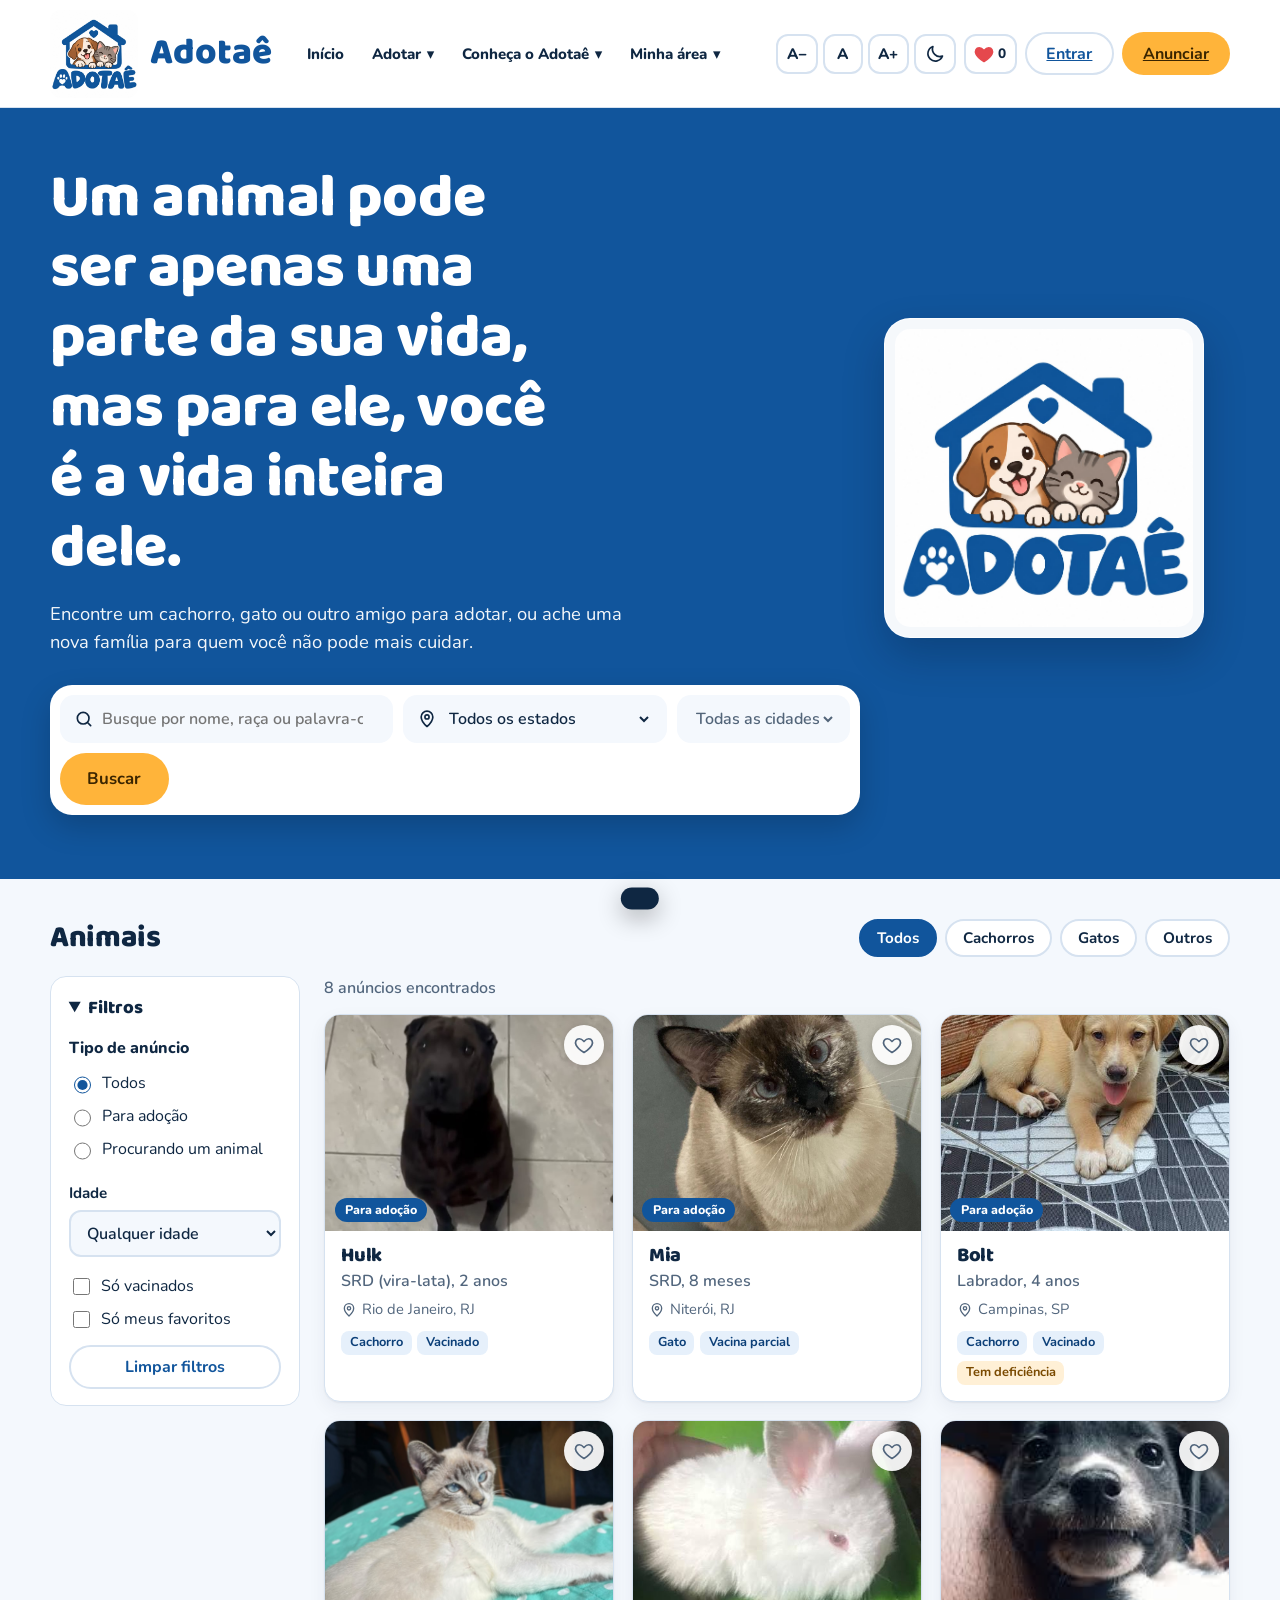
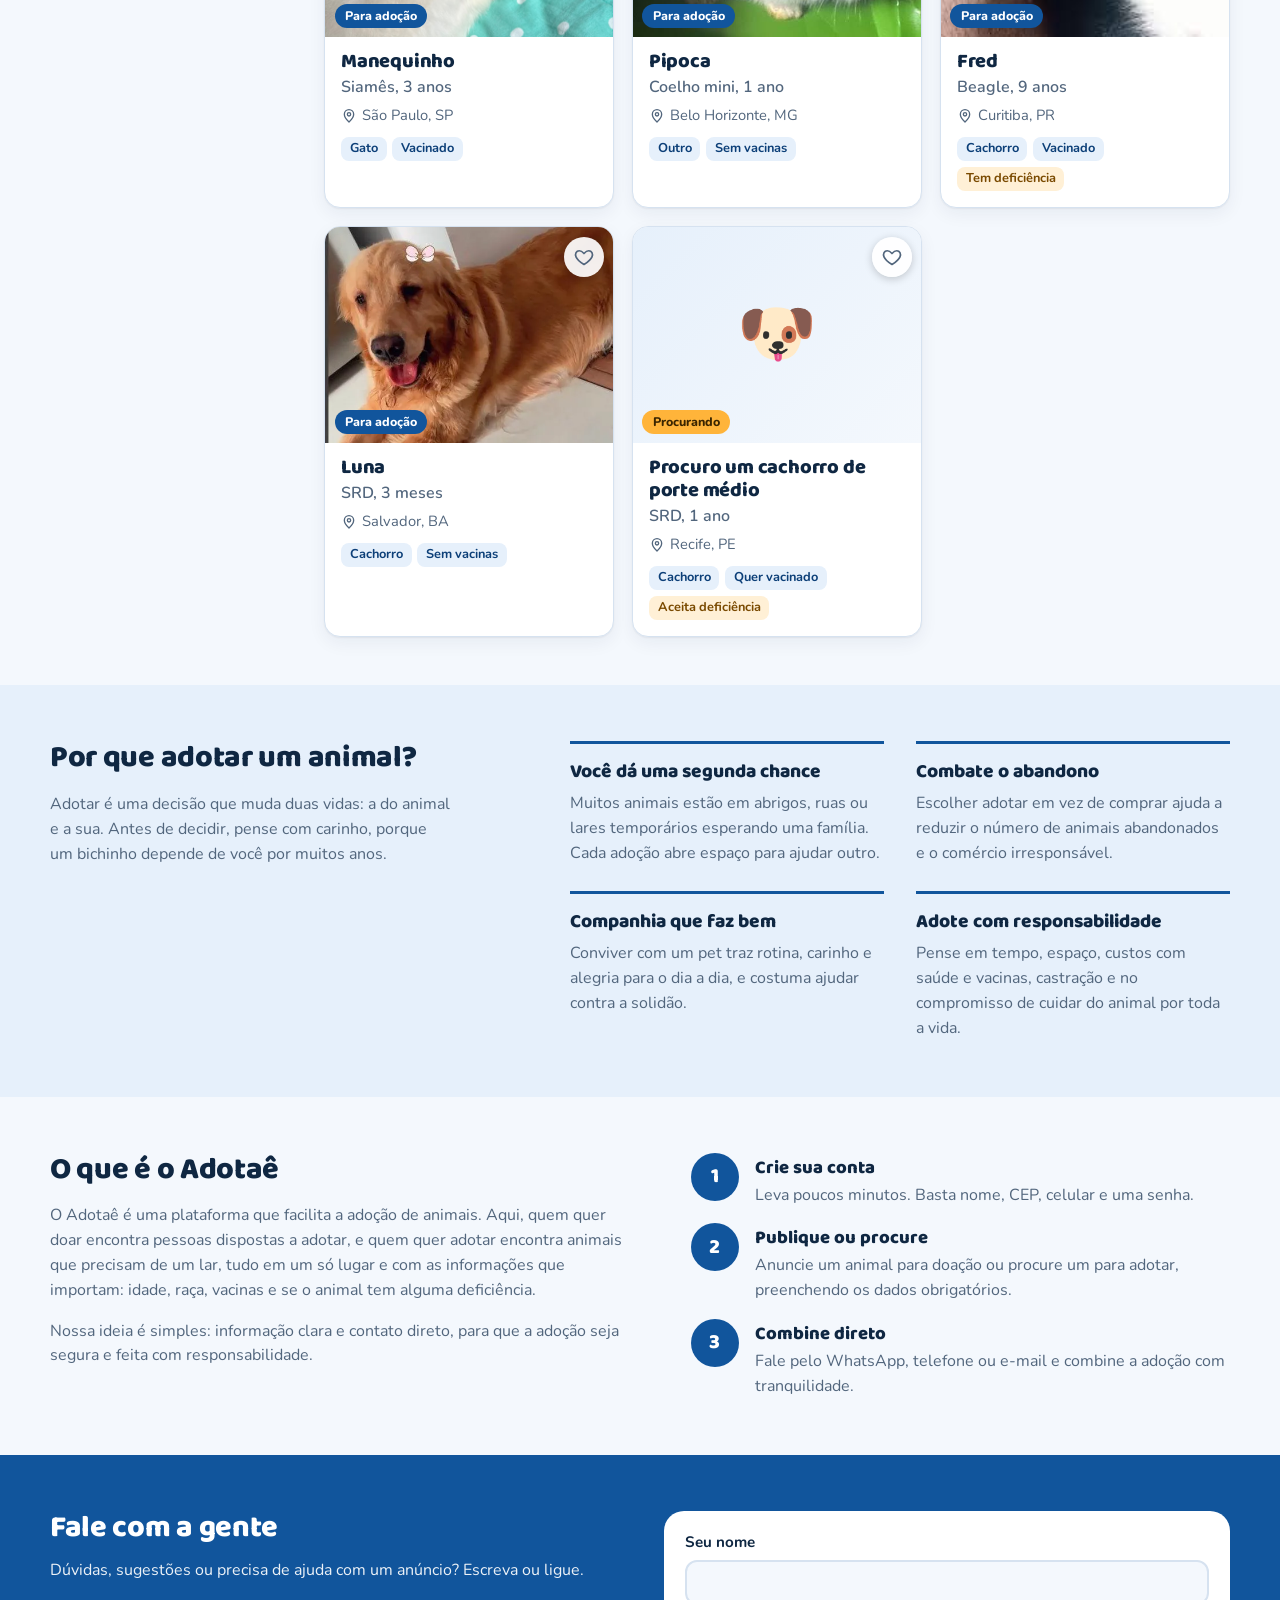
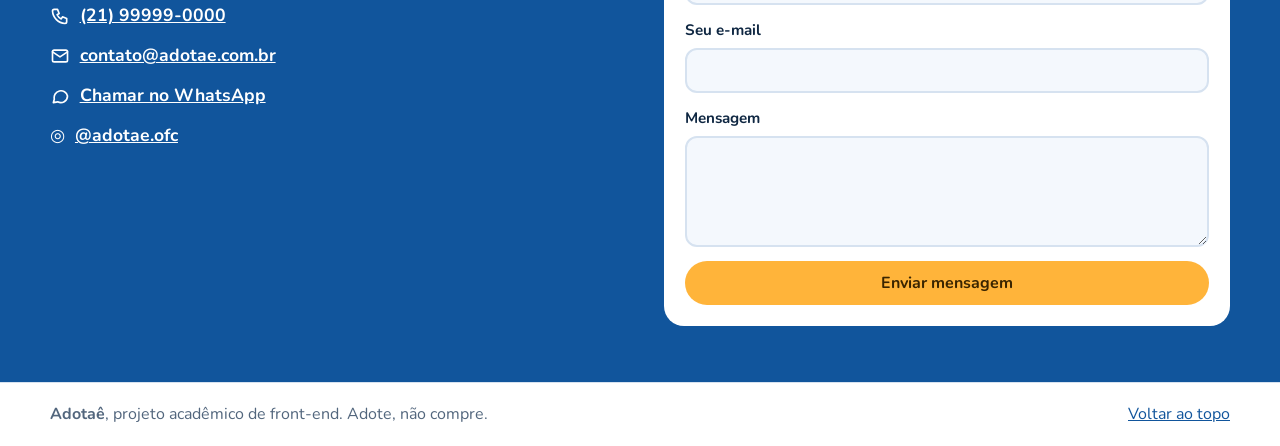
==== commit a331fda4: "Adiciona filtros de espécie aos submenus do site" ====
--- a/index.html
+++ b/index.html
@@ -43,7 +43,7 @@
           <summary>Adotar <span aria-hidden="true">▾</span></summary>
           <div class="nav-submenu">
             <a href="#animais">Todos os animais</a>
-            <a href="#animais">Cachorros e gatos</a>
+            <a href="#animais" data-nav-especie="cachorro">Cachorros</a><a href="#animais" data-nav-especie="gato">Gatos</a><a href="#animais" data-nav-especie="outro">Outros animais</a>
             <a href="#porque">Adoção responsável</a>
           </div>
         </details>
--- a/cadastro.css
+++ b/cadastro.css
@@ -274,3 +274,100 @@
   .adoption-celebration { padding: .9rem .65rem; }
   .adoption-celebration strong { font-size: 1.2rem; }
 }
+
+
+/* ---------- menu principal com submenus ---------- */
+.topbar-in { position: relative; }
+.nav { align-items: center; gap: .35rem; flex-wrap: wrap; }
+.nav > a, .nav-group > summary {
+  display: inline-flex;
+  align-items: center;
+  gap: .35rem;
+  padding: .55rem .7rem;
+  border: 0;
+  border-radius: 10px;
+  color: var(--ink);
+  font: 800 .94rem var(--font-body);
+  text-decoration: none;
+  cursor: pointer;
+  list-style: none;
+  white-space: nowrap;
+}
+.nav-group > summary::-webkit-details-marker { display: none; }
+.nav > a:hover, .nav-group > summary:hover,
+.nav-group[open] > summary { background: var(--blue-soft); color: var(--blue); }
+.nav-group { position: relative; }
+.nav-submenu {
+  position: absolute;
+  top: calc(100% + .35rem);
+  left: 0;
+  z-index: 100;
+  display: grid;
+  min-width: 220px;
+  padding: .45rem;
+  border: 1px solid var(--line);
+  border-radius: 14px;
+  background: var(--surface);
+  box-shadow: 0 14px 35px rgba(0,0,0,.16);
+}
+.nav-submenu a {
+  padding: .65rem .75rem;
+  border-radius: 9px;
+  color: var(--ink);
+  font-weight: 700;
+  text-decoration: none;
+}
+.nav-submenu a:hover { background: var(--blue-soft); color: var(--blue); }
+.account-favorites { align-items: stretch; }
+.account-favorite { min-width: 0; gap: .35rem; padding: .55rem .65rem; }
+.account-favorite-link {
+  display: flex;
+  align-items: center;
+  gap: .65rem;
+  flex: 1;
+  min-width: 0;
+  color: var(--ink);
+  text-decoration: none;
+}
+.account-favorite-link:hover strong { color: var(--blue); text-decoration: underline; }
+.account-favorite-info { display: grid; min-width: 0; }
+.account-favorite-info strong { overflow-wrap: anywhere; }
+.account-favorite-info small { color: var(--muted); font-size: .82rem; }
+.account-favorite-remove {
+  flex: 0 0 2rem;
+  width: 2rem;
+  height: 2rem;
+  border: 0;
+  border-radius: 50%;
+  background: transparent;
+  color: #b4232b;
+  font-size: 1.45rem;
+  line-height: 1;
+  cursor: pointer;
+}
+.account-favorite-remove:hover { background: rgba(220,38,38,.1); }
+.favorites-empty {
+  display: grid;
+  justify-items: center;
+  gap: .45rem;
+  padding: 1.5rem 1rem;
+  border: 1px dashed var(--line);
+  border-radius: 16px;
+  text-align: center;
+}
+.favorites-empty > span { color: var(--heart); font-size: 2.5rem; line-height: 1; }
+.favorites-empty p { margin: 0 0 .4rem; color: var(--muted); }
+@media (max-width: 960px) {
+  .nav { display: flex !important; order: 3; width: 100%; margin: .25rem 0 0; justify-content: center; }
+  .nav-submenu { position: static; min-width: 0; margin-top: .2rem; box-shadow: none; }
+  .nav-group[open] { flex: 1 1 100%; }
+  .nav-group[open] .nav-submenu { width: 100%; }
+}
+@media (max-width: 600px) {
+  .topbar-in { justify-content: center; }
+  .nav { justify-content: stretch; gap: .25rem; }
+  .nav > a, .nav-group > summary { flex: 1; justify-content: center; padding: .5rem .4rem; font-size: .86rem; }
+  .nav-group { flex: 1 1 auto; }
+  .nav-group[open] { flex-basis: 100%; }
+  .tools { justify-content: center; }
+}
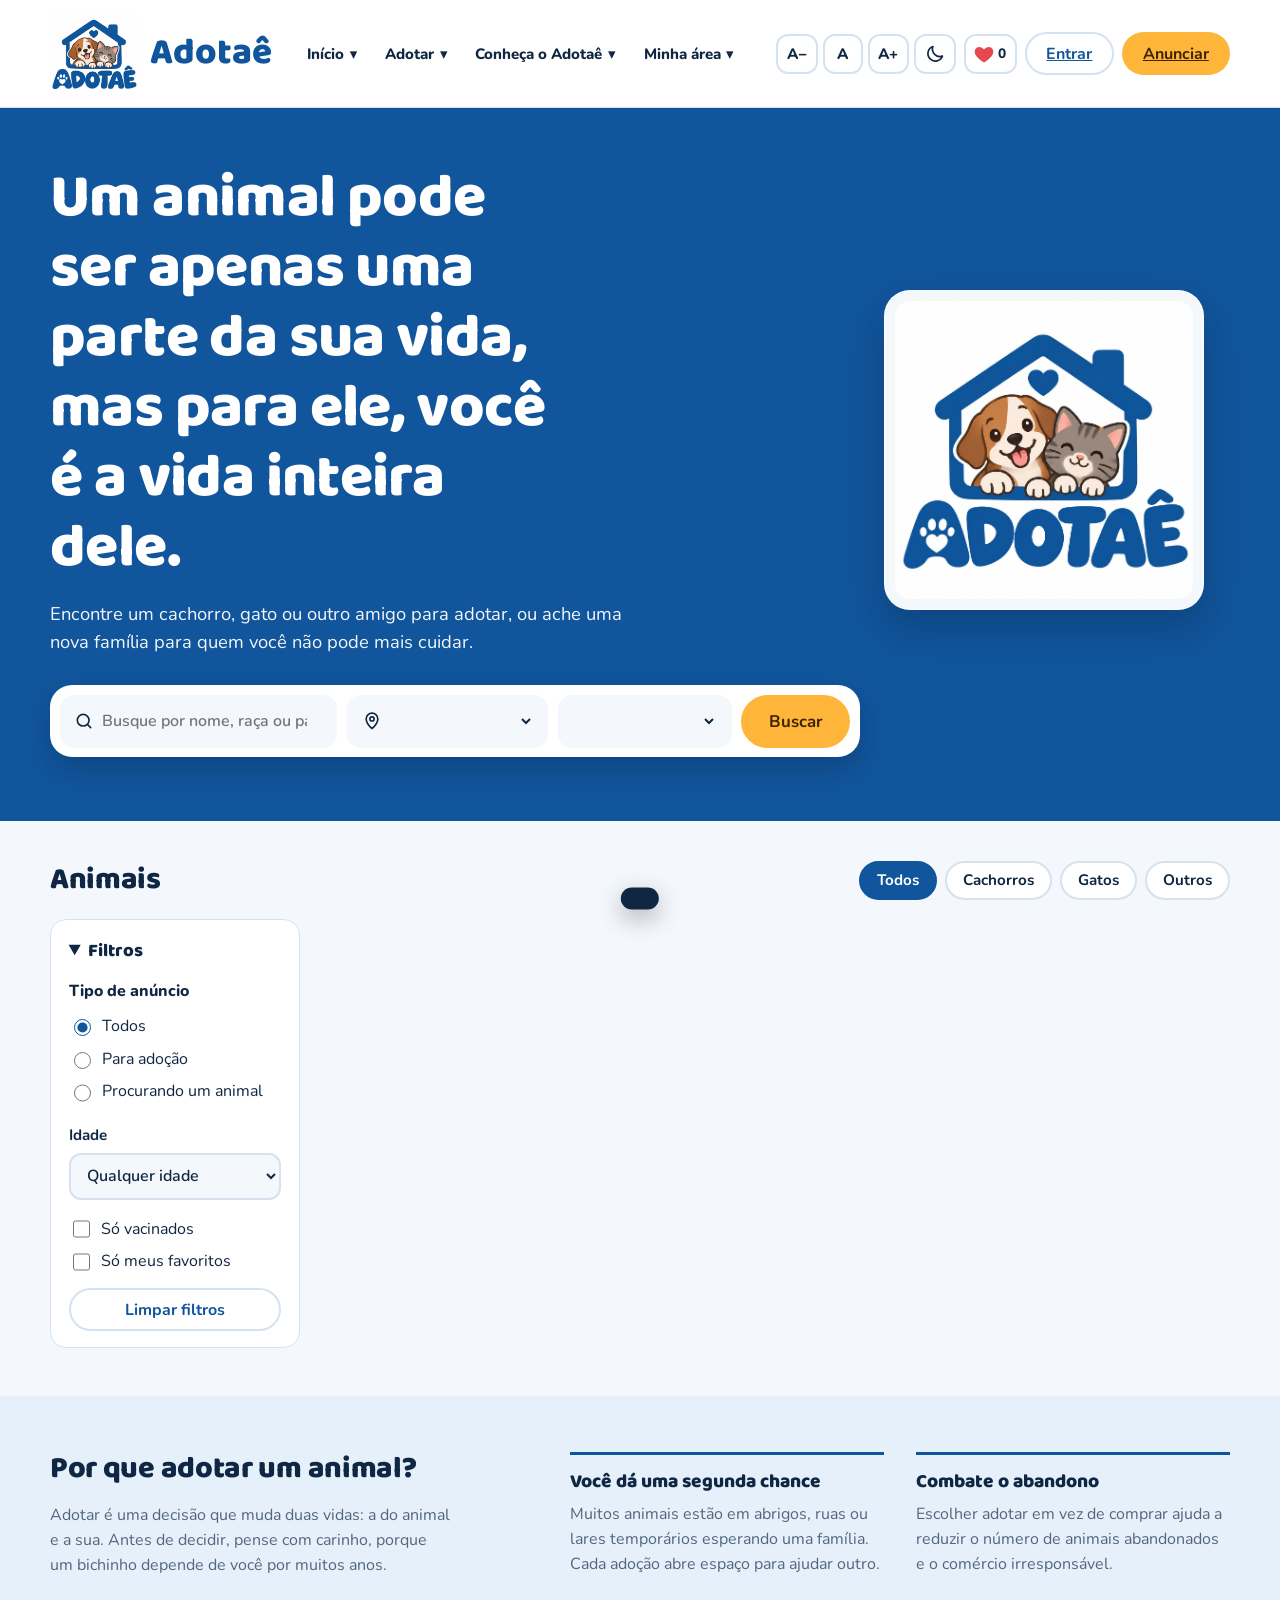
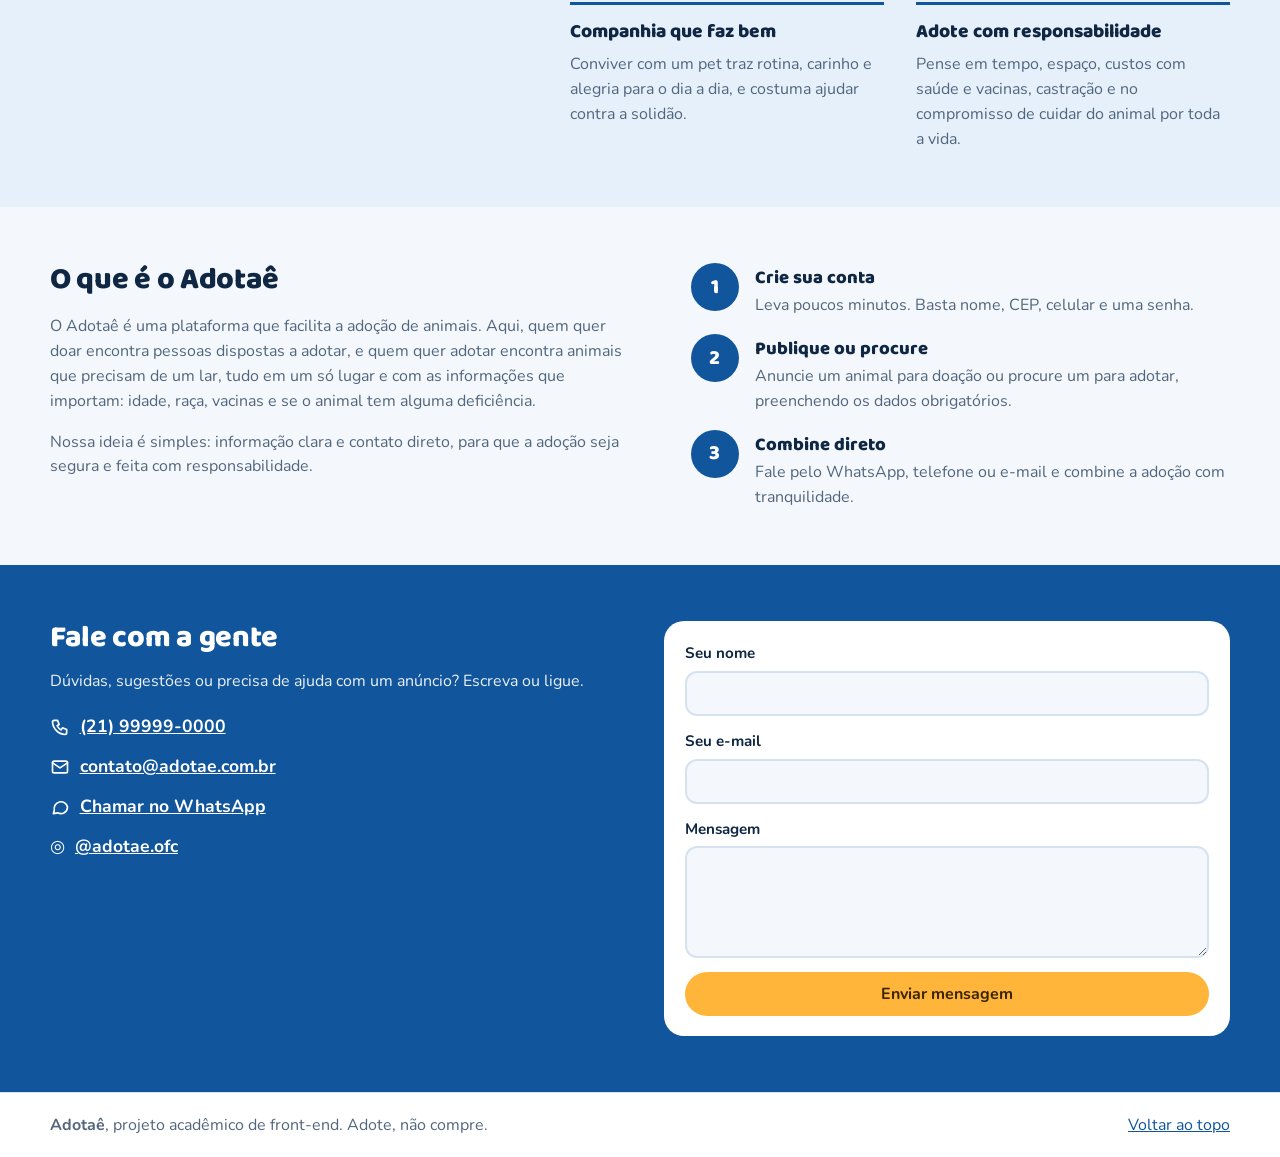
==== commit c100ce49: "Adiciona menu Início, lembrar de mim e saída com confirmação" ====
--- a/index.html
+++ b/index.html
@@ -38,7 +38,7 @@
       </a>
 
       <nav class="nav" aria-label="Menu principal">
-        <a class="nav-home" href="#topo">Início</a>
+        <details class="nav-group nav-home-group"><summary>Início <span aria-hidden="true">▾</span></summary><div class="nav-submenu"><a href="#topo">Página inicial</a><a href="#animais">Todos os animais</a><a href="#animais" data-nav-especie="cachorro">Cachorros</a><a href="#animais" data-nav-especie="gato">Gatos</a><a href="#animais" data-nav-especie="outro">Outros animais</a><a href="#porque">Adoção responsável</a><a href="#sobre">Como funciona</a><a href="#contato">Fale com a gente</a><a href="acesso.html">Minha conta e favoritos</a><a href="anunciar.html">Publicar um anúncio</a></div></details>
         <details class="nav-group">
           <summary>Adotar <span aria-hidden="true">▾</span></summary>
           <div class="nav-submenu">
@@ -243,6 +243,7 @@
 
   <div class="toast" id="toast" role="status" aria-live="polite"></div>
 
+  <dialog class="modal logout-dialog" id="logoutConfirm" aria-labelledby="logoutTitulo"><h2 id="logoutTitulo">Deseja realmente sair?</h2><p>O site será encerrado e todos os dados salvos neste navegador serão apagados. Essa ação não poderá ser desfeita.</p><div class="logout-actions"><button class="btn btn-ghost" type="button" data-cancel-logout>Cancelar</button><button class="btn btn-primary" type="button" data-confirm-logout>Quero continuar assim mesmo</button></div></dialog>
   <div class="evento evento-global" id="msgGlobal" role="status" aria-live="polite" hidden></div>
 
   <script src="js/script.js"></script>
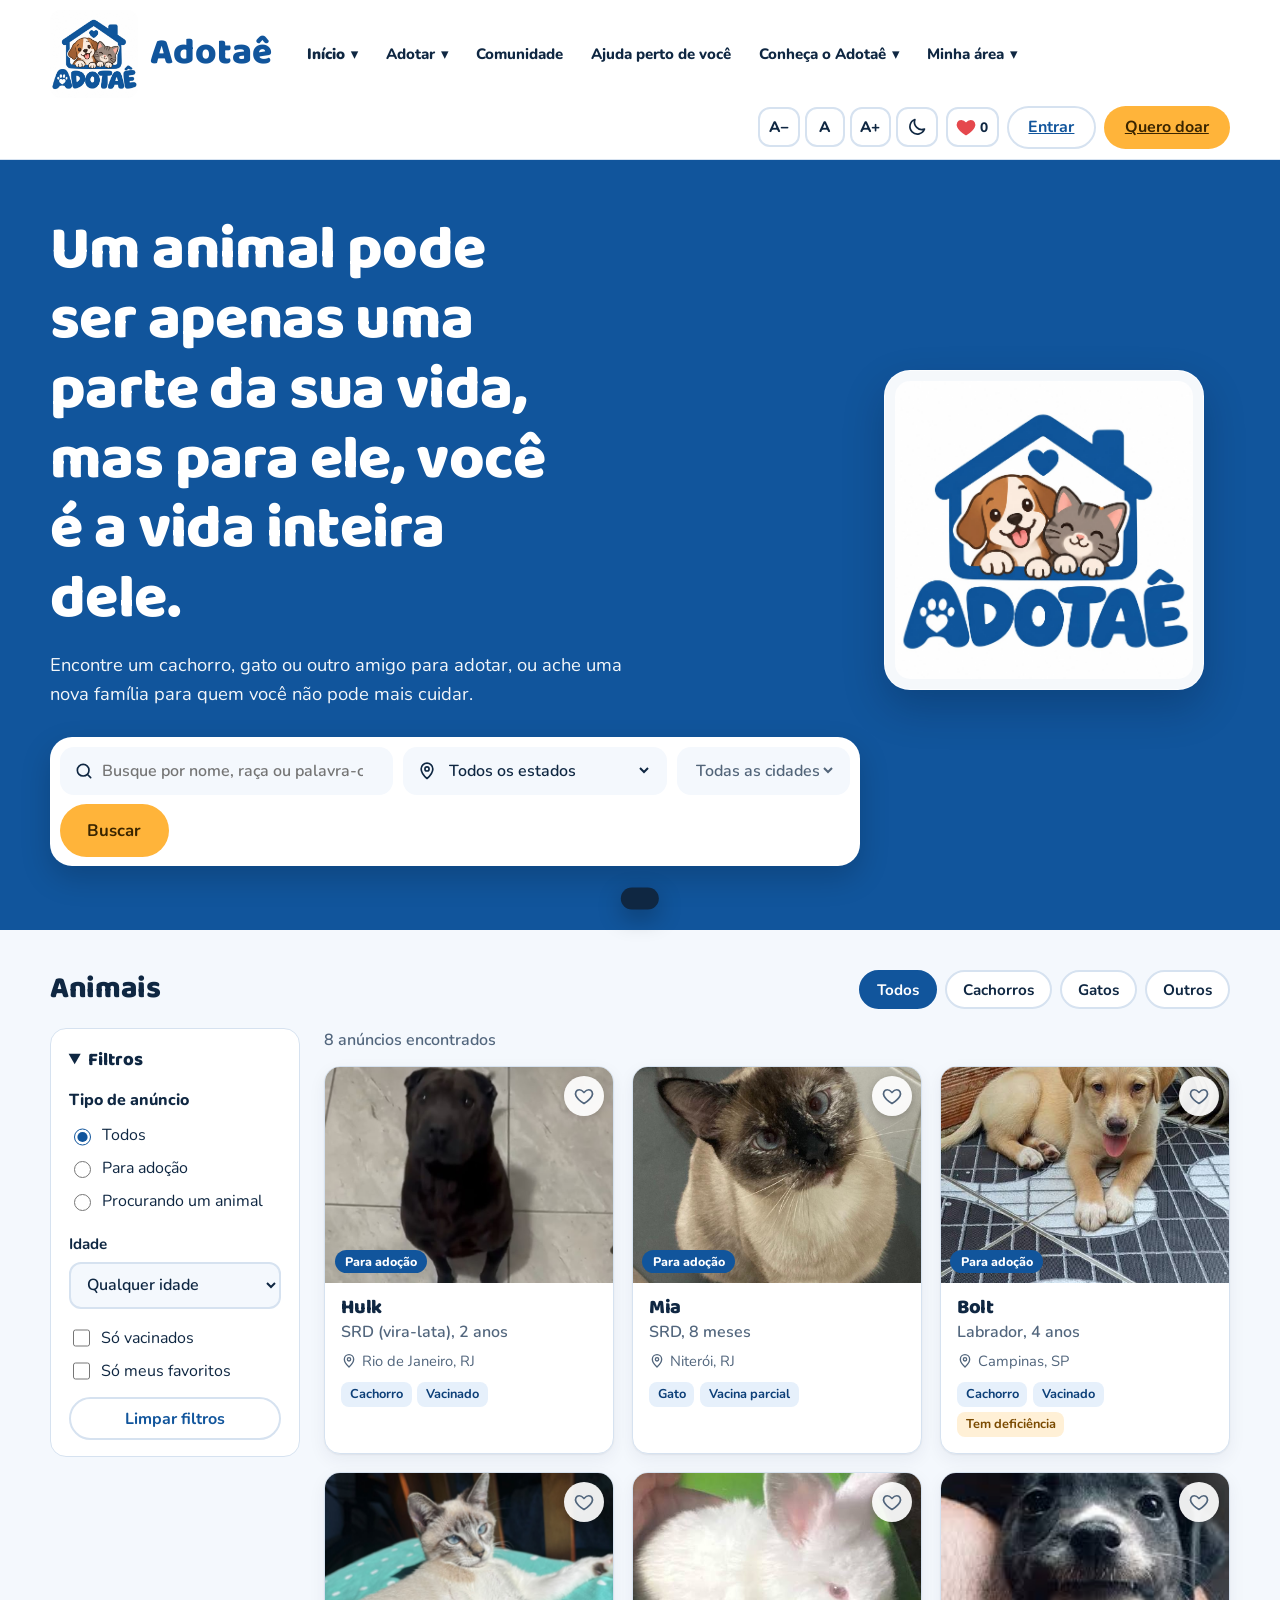
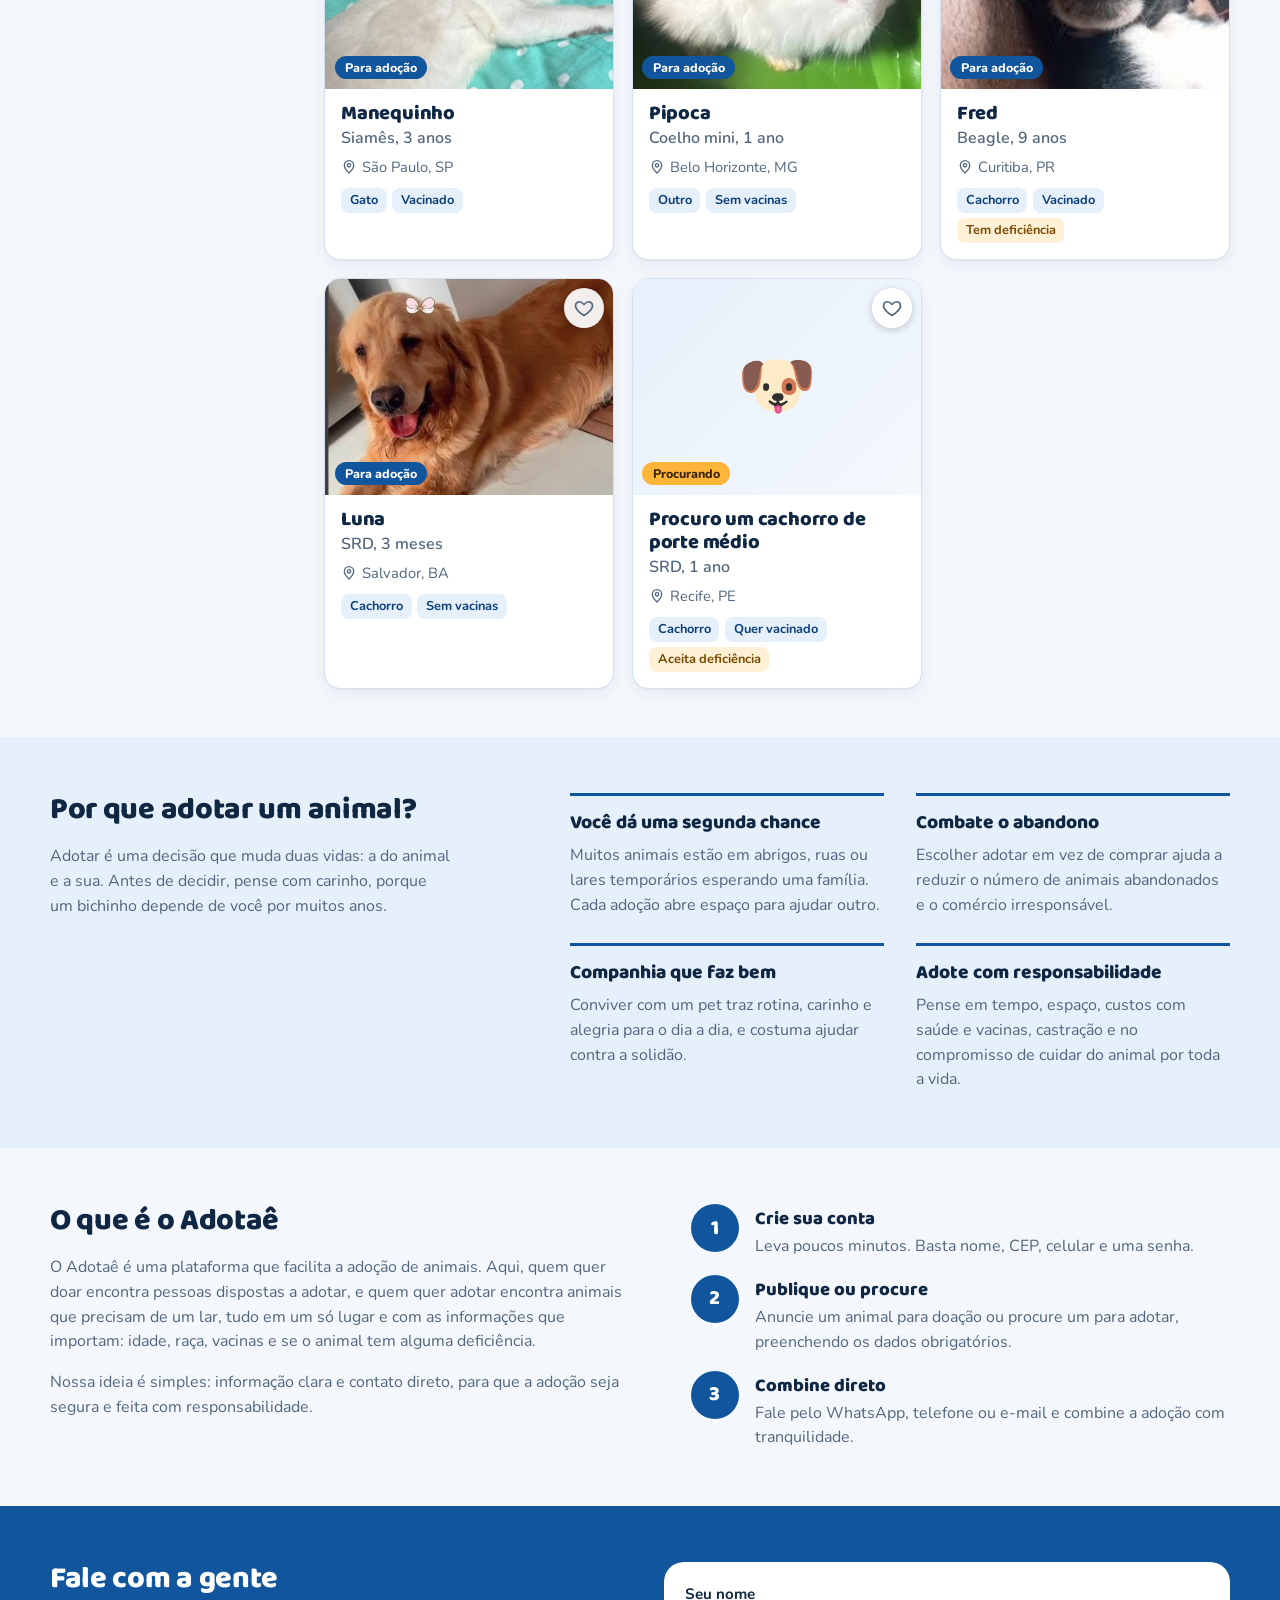
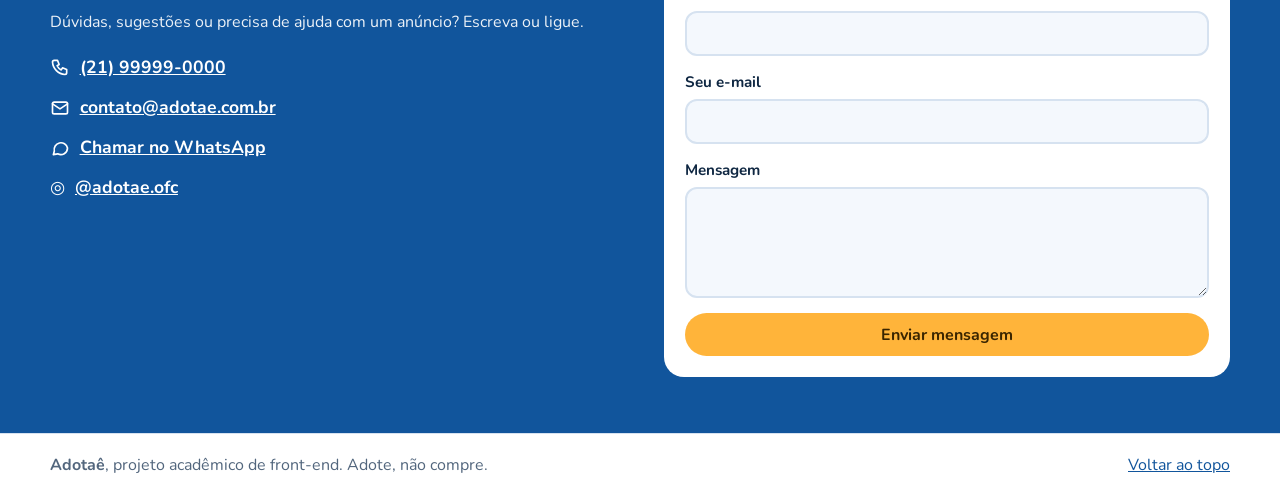
==== commit d1d7e320: "Atualiza navegação e nome da área de doação" ====
--- a/index.html
+++ b/index.html
@@ -38,7 +38,7 @@
       </a>
 
       <nav class="nav" aria-label="Menu principal">
-        <details class="nav-group nav-home-group"><summary>Início <span aria-hidden="true">▾</span></summary><div class="nav-submenu"><a href="#topo">Página inicial</a><a href="#animais">Todos os animais</a><a href="#animais" data-nav-especie="cachorro">Cachorros</a><a href="#animais" data-nav-especie="gato">Gatos</a><a href="#animais" data-nav-especie="outro">Outros animais</a><a href="#porque">Adoção responsável</a><a href="#sobre">Como funciona</a><a href="#contato">Fale com a gente</a><a href="acesso.html">Minha conta e favoritos</a><a href="anunciar.html">Publicar um anúncio</a></div></details>
+        <details class="nav-group nav-home-group"><summary>Início <span aria-hidden="true">▾</span></summary><div class="nav-submenu"><a href="#topo">Página inicial</a><a href="#animais">Todos os animais</a><a href="#animais" data-nav-especie="cachorro">Cachorros</a><a href="#animais" data-nav-especie="gato">Gatos</a><a href="#animais" data-nav-especie="outro">Outros animais</a><a href="#porque">Adoção responsável</a><a href="#sobre">Como funciona</a><a href="#contato">Fale com a gente</a><a href="acesso.html">Minha conta e favoritos</a><a href="anunciar.html">Quero doar</a><a href="comunidade.html">Comunidade</a><a href="ajuda.html">Ajuda perto de você</a></div></details>
         <details class="nav-group">
           <summary>Adotar <span aria-hidden="true">▾</span></summary>
           <div class="nav-submenu">
@@ -47,6 +47,8 @@
             <a href="#porque">Adoção responsável</a>
           </div>
         </details>
+        <a href="comunidade.html">Comunidade</a>
+        <a href="ajuda.html">Ajuda perto de você</a>
         <details class="nav-group">
           <summary>Conheça o Adotaê <span aria-hidden="true">▾</span></summary>
           <div class="nav-submenu">
@@ -59,7 +61,7 @@
           <summary>Minha área <span aria-hidden="true">▾</span></summary>
           <div class="nav-submenu">
             <a href="acesso.html">Minha conta e favoritos</a>
-            <a href="anunciar.html">Publicar um anúncio</a>
+            <a href="anunciar.html">Quero doar</a>
           </div>
         </details>
       </nav>
@@ -81,7 +83,7 @@
 
         <a class="btn btn-ghost" id="btnConta" href="acesso.html">Entrar</a>
         <button class="btn btn-ghost" id="btnSair" type="button" hidden>Sair</button>
-        <a class="btn btn-cta" id="btnAnunciar" href="anunciar.html">Anunciar</a>
+        <a class="btn btn-cta" id="btnAnunciar" href="anunciar.html">Quero doar</a>
       </div>
     </div>
   </header>
--- a/cadastro.css
+++ b/cadastro.css
@@ -371,3 +371,15 @@
   .nav-group[open] { flex-basis: 100%; }
   .tools { justify-content: center; }
 }
+
+/* ---------- menu Início e confirmação de saída ---------- */
+.nav-home-group > summary, .auth-home-menu > summary { font-weight: 900; }
+.auth-home-menu { position: relative; }
+.auth-home-menu .nav-submenu { right: 0; left: auto; }
+.logout-dialog { width: min(520px, 92vw); border: 1px solid var(--line); border-radius: 18px; padding: 1.4rem; background: var(--surface); color: var(--ink); box-shadow: 0 20px 60px rgba(0,0,0,.28); }
+.logout-dialog::backdrop { background: rgba(15,23,42,.62); backdrop-filter: blur(3px); }
+.logout-dialog h2 { margin: 0 0 .5rem; font-family: var(--font-title); }
+.logout-dialog p { line-height: 1.55; }
+.logout-actions { display: flex; justify-content: flex-end; flex-wrap: wrap; gap: .65rem; margin-top: 1.2rem; }
+.remember-toggle { margin: .15rem 0 .25rem; }
+@media(max-width:600px) { .logout-actions { flex-direction: column-reverse; } .logout-actions .btn { width: 100%; } .auth-home-menu { margin-left: auto; } }
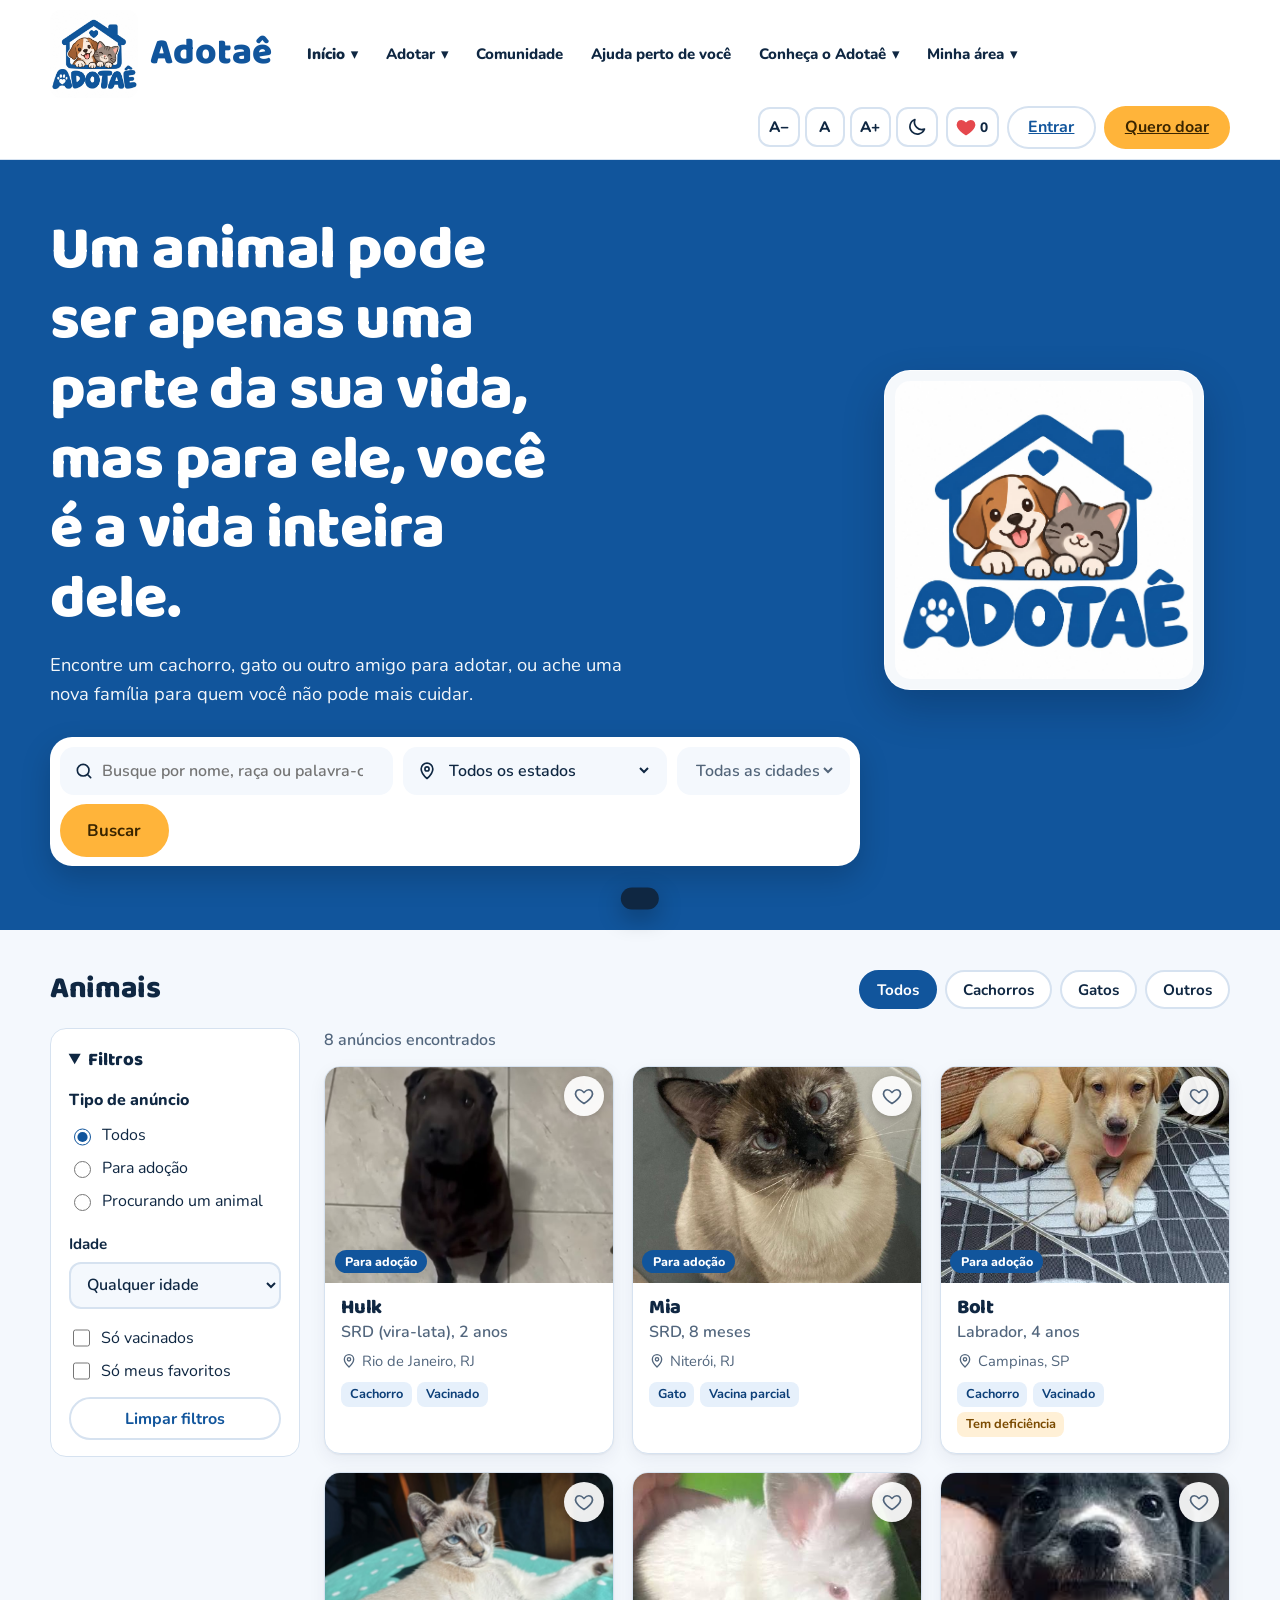
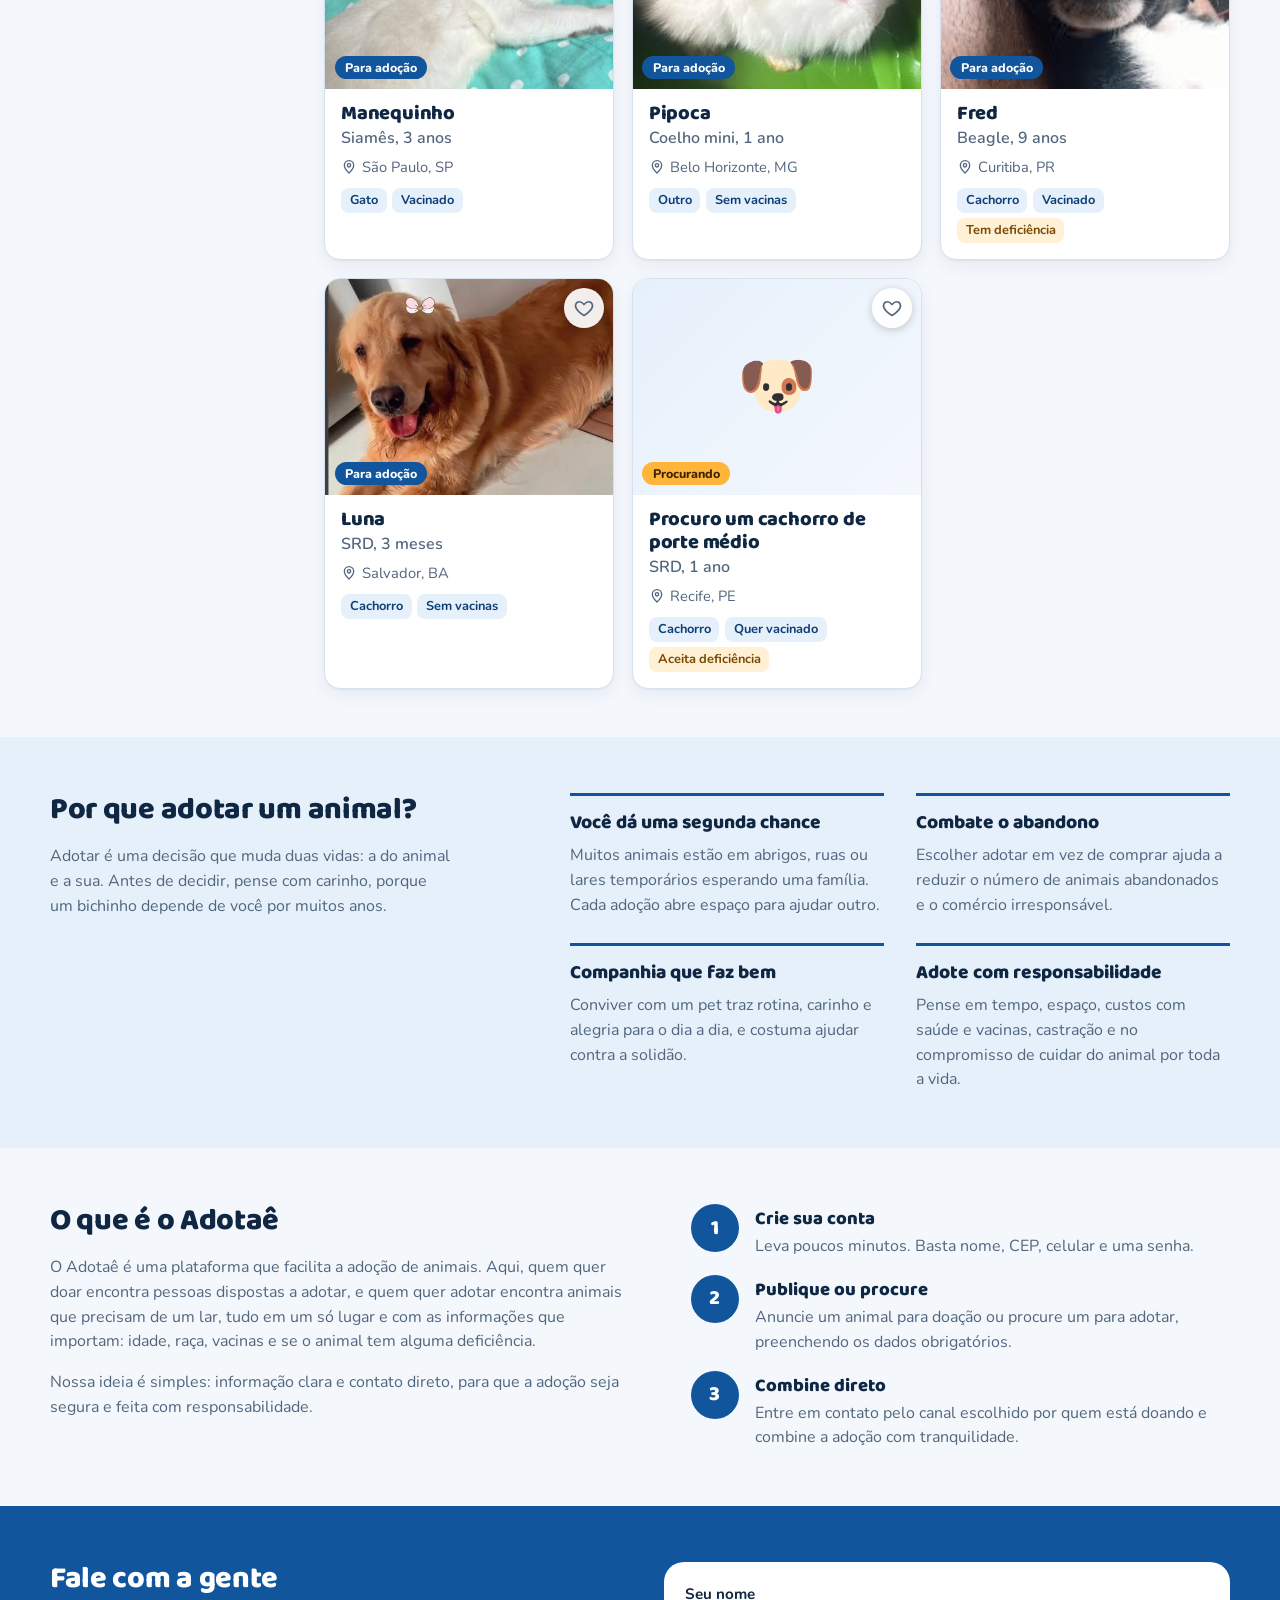
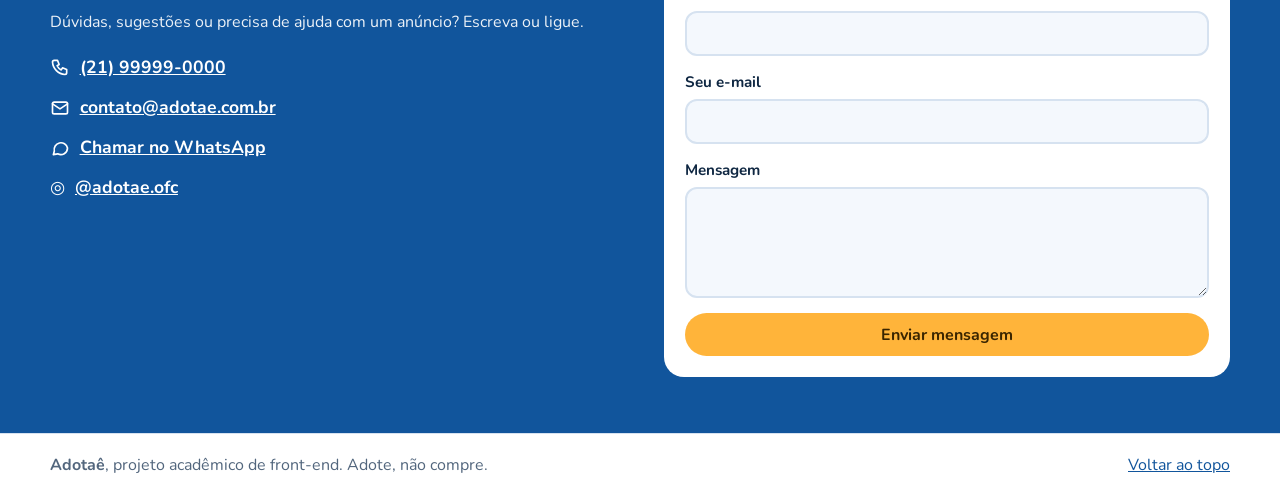
==== commit 6988a35e: "Atualiza orientações sobre adoção pela comunidade" ====
--- a/index.html
+++ b/index.html
@@ -202,7 +202,7 @@
       <ol class="steps" aria-label="Como funciona">
         <li><strong>Crie sua conta</strong><span>Leva poucos minutos. Basta nome, CEP, celular e uma senha.</span></li>
         <li><strong>Publique ou procure</strong><span>Anuncie um animal para doação ou procure um para adotar, preenchendo os dados obrigatórios.</span></li>
-        <li><strong>Combine direto</strong><span>Fale pelo WhatsApp, telefone ou e-mail e combine a adoção com tranquilidade.</span></li>
+        <li><strong>Combine direto</strong><span>Entre em contato pelo canal escolhido por quem está doando e combine a adoção com tranquilidade.</span></li>
       </ol>
     </section>
 
--- a/cadastro.css
+++ b/cadastro.css
@@ -383,3 +383,78 @@
 .logout-actions { display: flex; justify-content: flex-end; flex-wrap: wrap; gap: .65rem; margin-top: 1.2rem; }
 .remember-toggle { margin: .15rem 0 .25rem; }
 @media(max-width:600px) { .logout-actions { flex-direction: column-reverse; } .logout-actions .btn { width: 100%; } .auth-home-menu { margin-left: auto; } }
+
+
+/* ---------- Comunidade Adotaê (armazenamento local) ---------- */
+.community-main,.help-main { width:min(1180px,94%); max-width:1180px; }
+.community-hero,.help-hero { padding:2rem; border-radius:22px; background:linear-gradient(135deg,var(--blue-soft),var(--surface)); border:1px solid var(--line); margin-bottom:1.4rem; }
+.community-eyebrow { display:inline-block; color:var(--blue); font-size:.76rem; font-weight:900; letter-spacing:.09em; margin-bottom:.5rem; }
+.community-hero h1,.help-hero h1 { font:800 clamp(1.8rem,4vw,2.7rem)/1.1 var(--font-title); color:var(--ink); margin:.2rem 0 .7rem; max-width:25ch; }
+.community-hero p,.help-hero p { color:var(--muted); max-width:68ch; margin:0; }
+.community-layout { display:grid; grid-template-columns:230px minmax(0,1fr); gap:1.25rem; align-items:start; }
+.community-sidebar,.community-compose,.community-post,.help-search-card,.help-service-card,.help-emergency-note { background:var(--surface); border:1px solid var(--line); border-radius:18px; box-shadow:var(--shadow); }
+.community-sidebar { padding:1rem; display:grid; gap:.35rem; }
+.community-sidebar h2,.community-compose h2,.community-feed-heading h2 { font:800 1.2rem var(--font-title); margin:0 0 .4rem; color:var(--ink); }
+.community-filter { border:0; background:transparent; color:var(--muted); text-align:left; padding:.65rem .75rem; border-radius:10px; font:700 .92rem var(--font-body); cursor:pointer; }
+.community-filter:hover,.community-filter.active { background:var(--blue-soft); color:var(--blue-dark); }
+.community-side-note { border-top:1px solid var(--line); margin-top:.7rem; padding-top:1rem; }
+.community-side-note p,.community-muted { color:var(--muted); font-size:.86rem; }
+.community-content { min-width:0; display:grid; gap:1rem; }
+.community-compose { padding:1.2rem; }
+.community-compose form { display:grid; gap:.8rem; }
+.community-compose-bottom,.community-feed-heading,.community-post-top,.community-post-actions,.help-search-actions { display:flex; align-items:center; justify-content:space-between; gap:.8rem; flex-wrap:wrap; }
+.community-feed-heading { margin:.25rem 0; }
+.community-feed { display:grid; gap:.9rem; }
+.community-post { padding:1.15rem; }
+.community-post-top { justify-content:flex-start; }
+.community-avatar { width:42px; height:42px; border-radius:50%; display:grid; place-items:center; flex:0 0 auto; background:var(--blue-soft); color:var(--blue-dark); font-weight:900; font-size:1.1rem; }
+.community-author { display:grid; gap:.1rem; min-width:0; flex:1; }
+.community-author span { color:var(--muted); font-size:.78rem; }
+.community-category { padding:.3rem .65rem; border-radius:999px; background:var(--blue-soft); color:var(--blue-dark); font-size:.75rem; font-weight:800; }
+.community-post-text { white-space:normal; overflow-wrap:anywhere; line-height:1.6; margin:1rem 0; }
+.community-post-actions { justify-content:flex-start; border-bottom:1px solid var(--line); padding-bottom:.7rem; color:var(--muted); font-size:.82rem; }
+.community-post-actions button { border:0; background:transparent; color:var(--muted); cursor:pointer; font:700 .84rem var(--font-body); padding:.25rem; }
+.community-post-actions button.liked { color:var(--heart); }
+.community-post-actions .community-delete { margin-left:auto; }
+.community-comments { display:grid; gap:.55rem; padding-top:.7rem; }
+.community-comment { display:flex; align-items:flex-start; gap:.5rem; padding:.55rem .7rem; background:var(--bg); border-radius:10px; font-size:.86rem; }
+.community-comment strong { white-space:nowrap; }
+.community-comment span { overflow-wrap:anywhere; flex:1; }
+.community-comment button { border:0; background:transparent; color:var(--muted); cursor:pointer; font-size:1.1rem; }
+.community-comment-form { display:flex; gap:.5rem; }
+.community-comment-form input { min-width:0; flex:1; padding:.7rem .8rem; border:1px solid var(--line); border-radius:10px; background:var(--surface); color:var(--ink); font:inherit; }
+.community-empty { text-align:center; padding:2.2rem 1rem; border:1px dashed var(--line); border-radius:16px; color:var(--muted); background:var(--surface); }
+.community-empty span { display:block; font-size:2rem; margin-bottom:.5rem; }
+.community-empty strong { color:var(--ink); }
+.community-local-note { margin:1rem 0; color:var(--muted); font-size:.8rem; text-align:center; }
+.help-search-card { padding:1.3rem; margin-bottom:1.2rem; }
+.help-search-card form { display:grid; gap:.7rem; }
+.help-search-actions { justify-content:flex-start; }
+.help-results { scroll-margin-top:1rem; }
+.help-service-grid { display:grid; grid-template-columns:repeat(2,minmax(0,1fr)); gap:1rem; }
+.help-service-card { padding:1.2rem; display:flex; flex-direction:column; align-items:flex-start; }
+.help-service-icon { font-size:2rem; margin-bottom:.3rem; }
+.help-service-card h3 { margin:.2rem 0 .35rem; font:800 1.15rem var(--font-title); color:var(--ink); }
+.help-service-card p { color:var(--muted); font-size:.9rem; line-height:1.5; flex:1; }
+.help-service-card .btn { margin-top:.6rem; }
+.help-map-note,.help-emergency-note { padding:1rem 1.1rem; margin:1rem 0; border-radius:14px; font-size:.88rem; }
+.help-map-note { background:var(--blue-soft); color:var(--blue-dark); }
+.help-emergency-note { border-color:#f0d3a0; background:#fff8e9; color:#6b4a17; }
+.help-emergency-note p { margin:.3rem 0 0; }
+.help-main [hidden] { display:none !important; }
+.adoption-countdown { font-size:1.05rem; font-weight:900; }
+#detCancelarRedirecionamento { margin-top:.3rem; }
+@media(max-width:760px) {
+ .community-layout { grid-template-columns:1fr; }
+ .community-sidebar { grid-template-columns:repeat(2,minmax(0,1fr)); }
+ .community-sidebar h2,.community-side-note { grid-column:1/-1; }
+ .community-filter { font-size:.82rem; }
+}
+@media(max-width:560px) {
+ .community-hero,.help-hero { padding:1.25rem; }
+ .help-service-grid { grid-template-columns:1fr; }
+ .community-compose,.community-post,.help-search-card,.help-service-card { padding:1rem; }
+ .community-compose-bottom { align-items:flex-start; }
+ .community-comment-form { flex-direction:column; }
+ .help-search-actions { flex-direction:column; align-items:stretch; }
+}
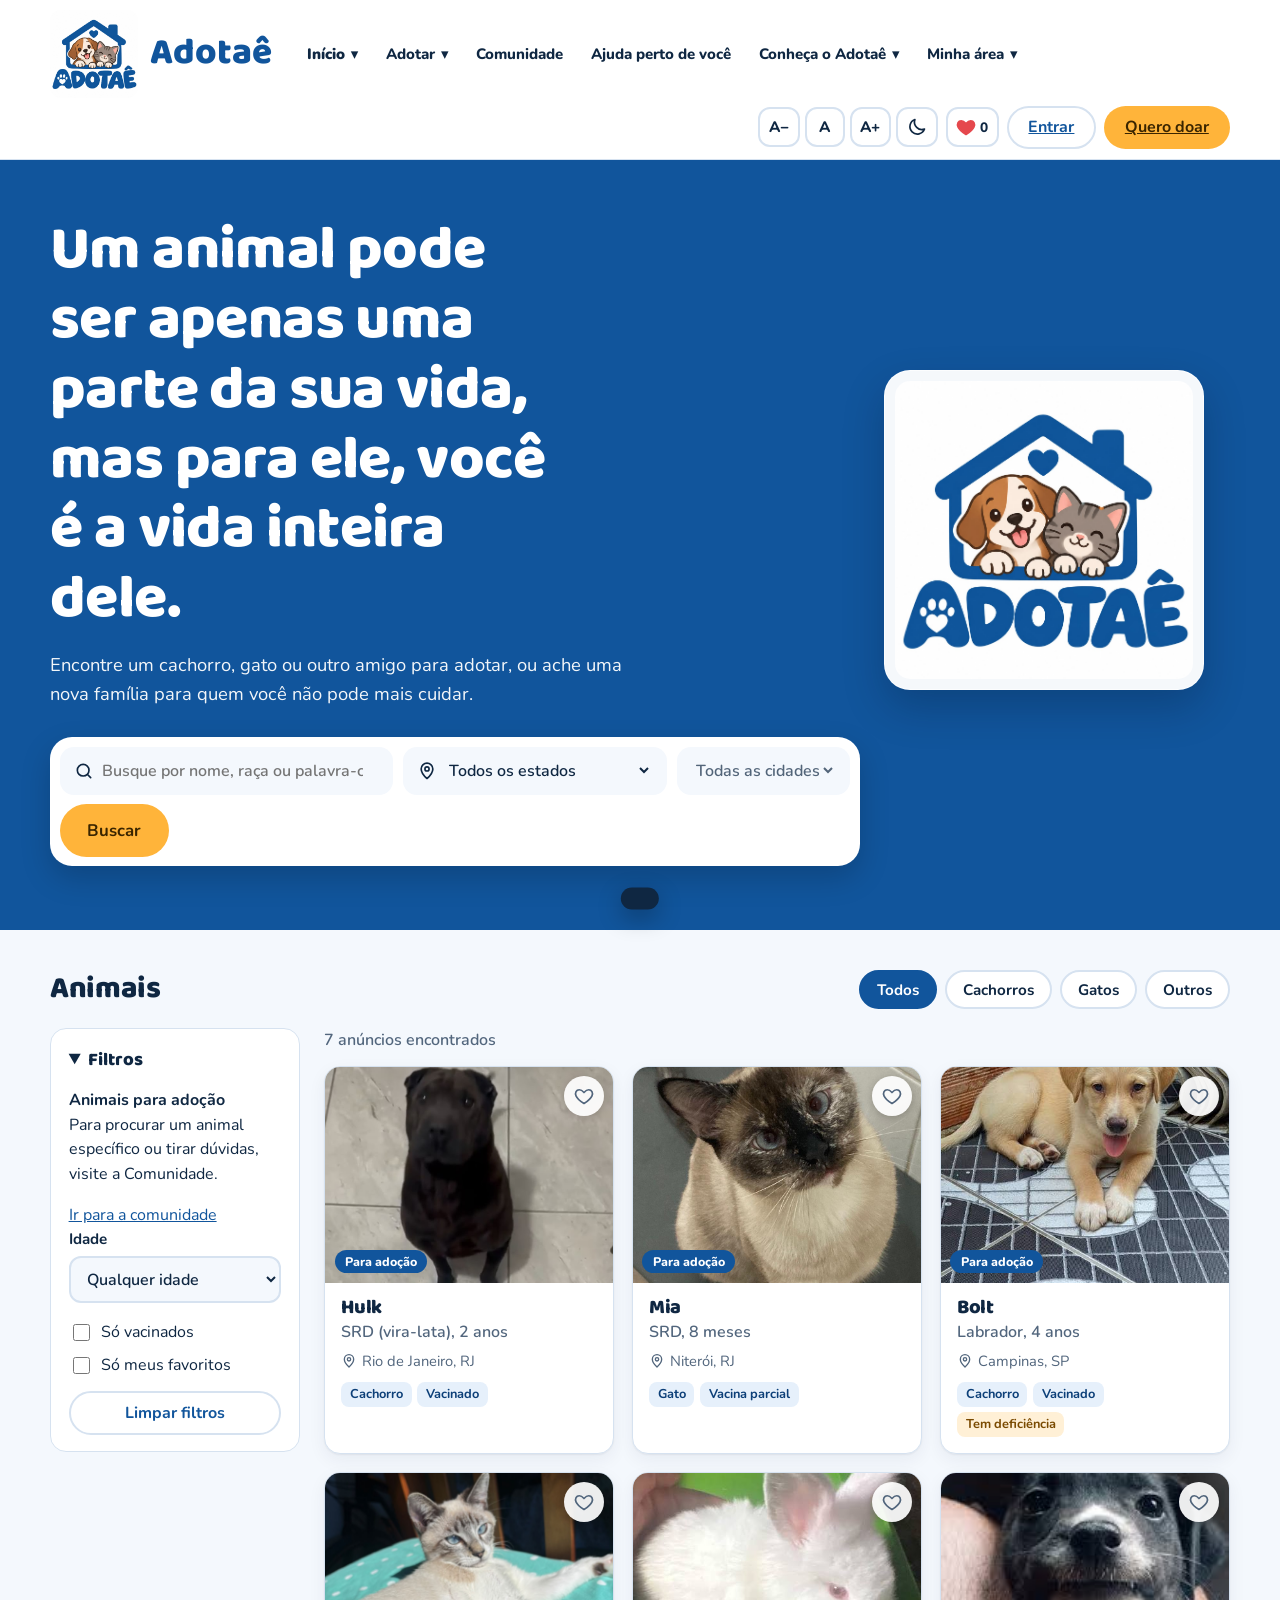
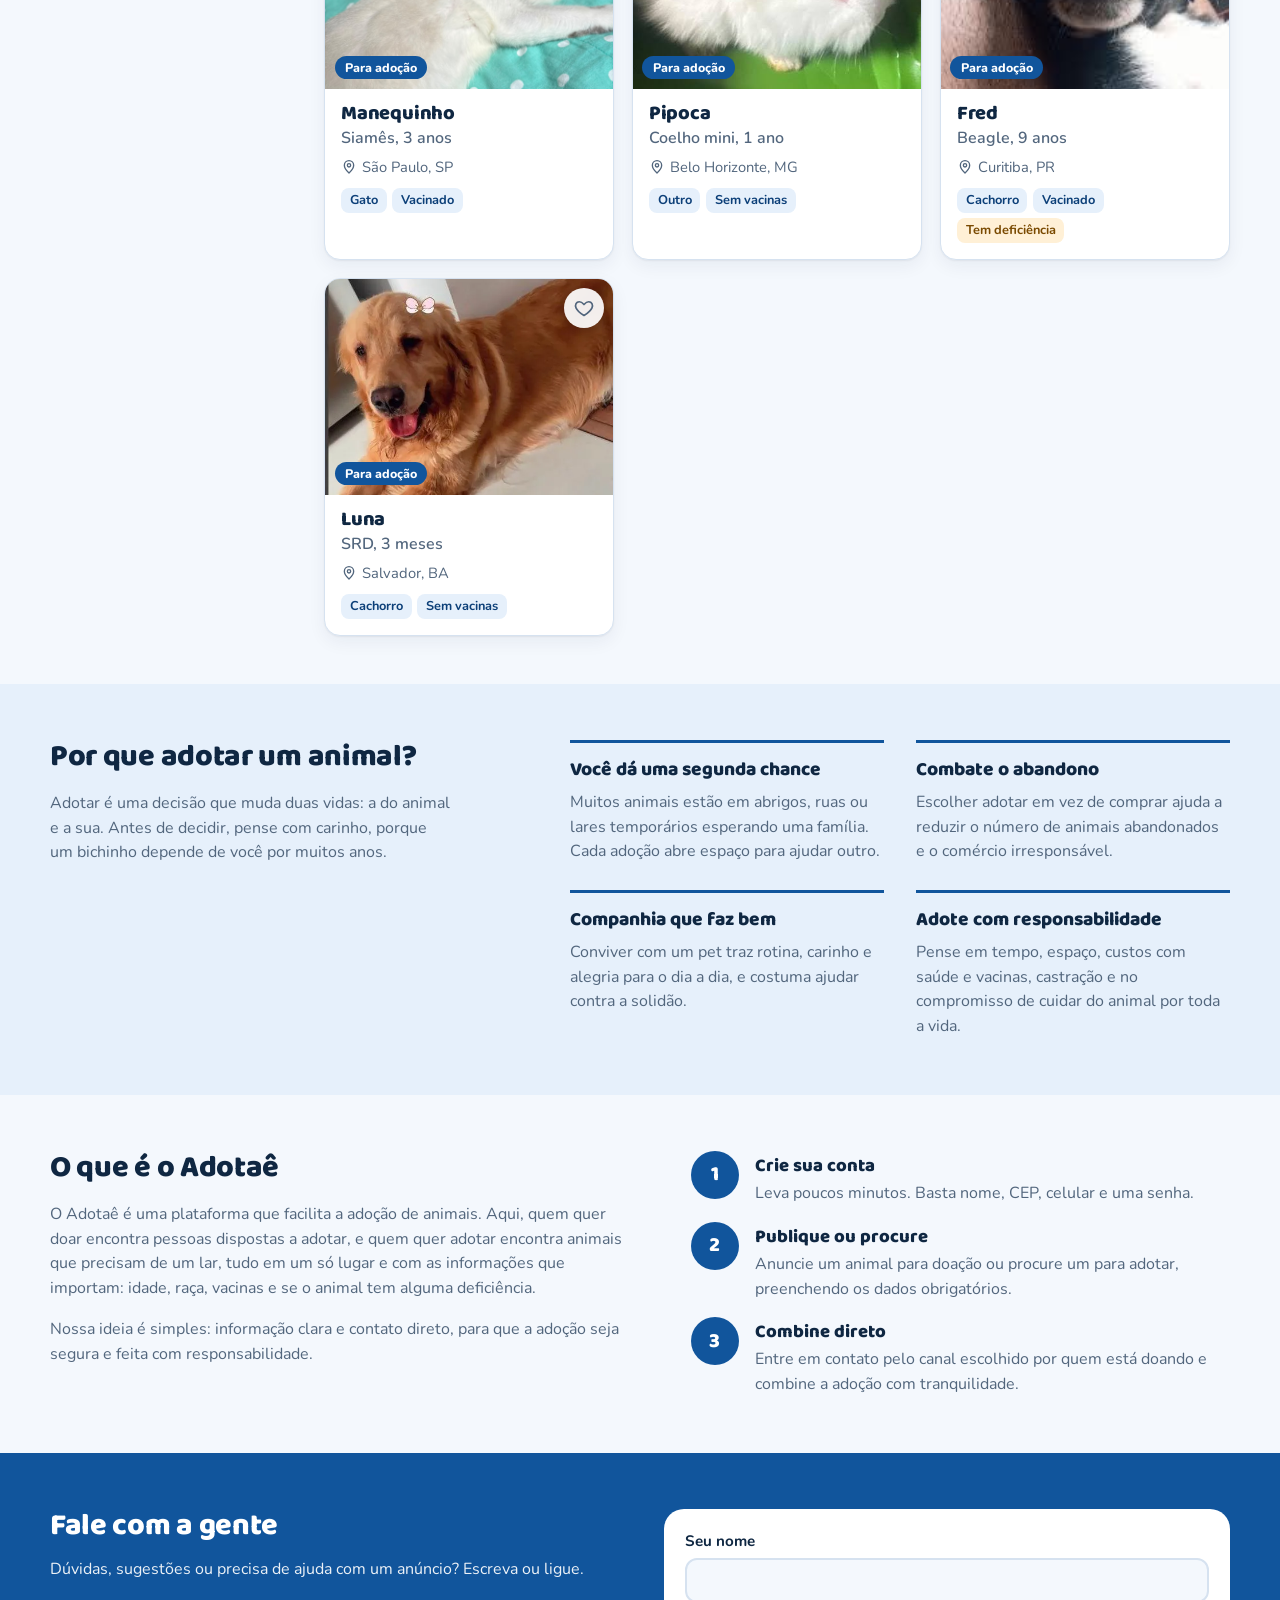
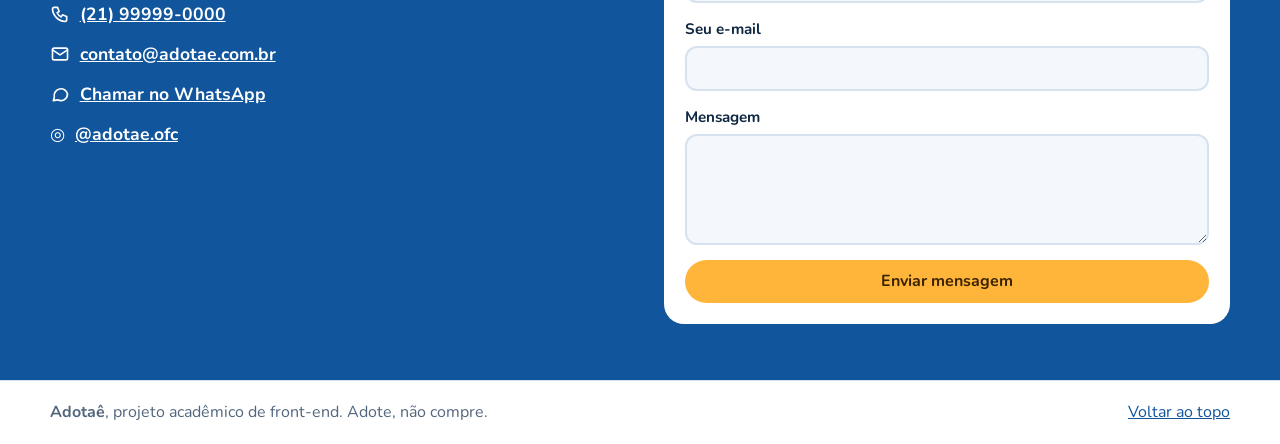
==== commit 5c22e6c8: "Remove filtro de anúncios de procura e direciona adoção à comunidade" ====
--- a/index.html
+++ b/index.html
@@ -132,12 +132,7 @@
         <aside class="filters-wrap" aria-label="Filtros">
           <details class="filters" id="filtros" open>
             <summary>Filtros</summary>
-            <fieldset>
-              <legend>Tipo de anúncio</legend>
-              <label class="radio"><input type="radio" name="tipo" value="" checked> Todos</label>
-              <label class="radio"><input type="radio" name="tipo" value="doacao"> Para adoção</label>
-              <label class="radio"><input type="radio" name="tipo" value="procura"> Procurando um animal</label>
-            </fieldset>
+            <div class="filter-info"><strong>Animais para adoção</strong><p>Para procurar um animal específico ou tirar dúvidas, visite a Comunidade.</p><a href="comunidade.html">Ir para a comunidade</a></div>
             <label class="field">
               <span>Idade</span>
               <select id="filtroIdade">
--- a/cadastro.css
+++ b/cadastro.css
@@ -384,6 +384,8 @@
 .remember-toggle { margin: .15rem 0 .25rem; }
 @media(max-width:600px) { .logout-actions { flex-direction: column-reverse; } .logout-actions .btn { width: 100%; } .auth-home-menu { margin-left: auto; } }
 
+
+#contatoTelefoneBox[hidden], #contatoEmailBox[hidden], #contatoInstagramBox[hidden] { display:none !important; }
 
 /* ---------- Comunidade Adotaê (armazenamento local) ---------- */
 .community-main,.help-main { width:min(1180px,94%); max-width:1180px; }
@@ -411,7 +413,7 @@
 .community-author { display:grid; gap:.1rem; min-width:0; flex:1; }
 .community-author span { color:var(--muted); font-size:.78rem; }
 .community-category { padding:.3rem .65rem; border-radius:999px; background:var(--blue-soft); color:var(--blue-dark); font-size:.75rem; font-weight:800; }
-.community-post-text { white-space:normal; overflow-wrap:anywhere; line-height:1.6; margin:1rem 0; }
+.community-post-text { white-space:pre-wrap; overflow-wrap:anywhere; line-height:1.6; margin:1rem 0; }
 .community-post-actions { justify-content:flex-start; border-bottom:1px solid var(--line); padding-bottom:.7rem; color:var(--muted); font-size:.82rem; }
 .community-post-actions button { border:0; background:transparent; color:var(--muted); cursor:pointer; font:700 .84rem var(--font-body); padding:.25rem; }
 .community-post-actions button.liked { color:var(--heart); }
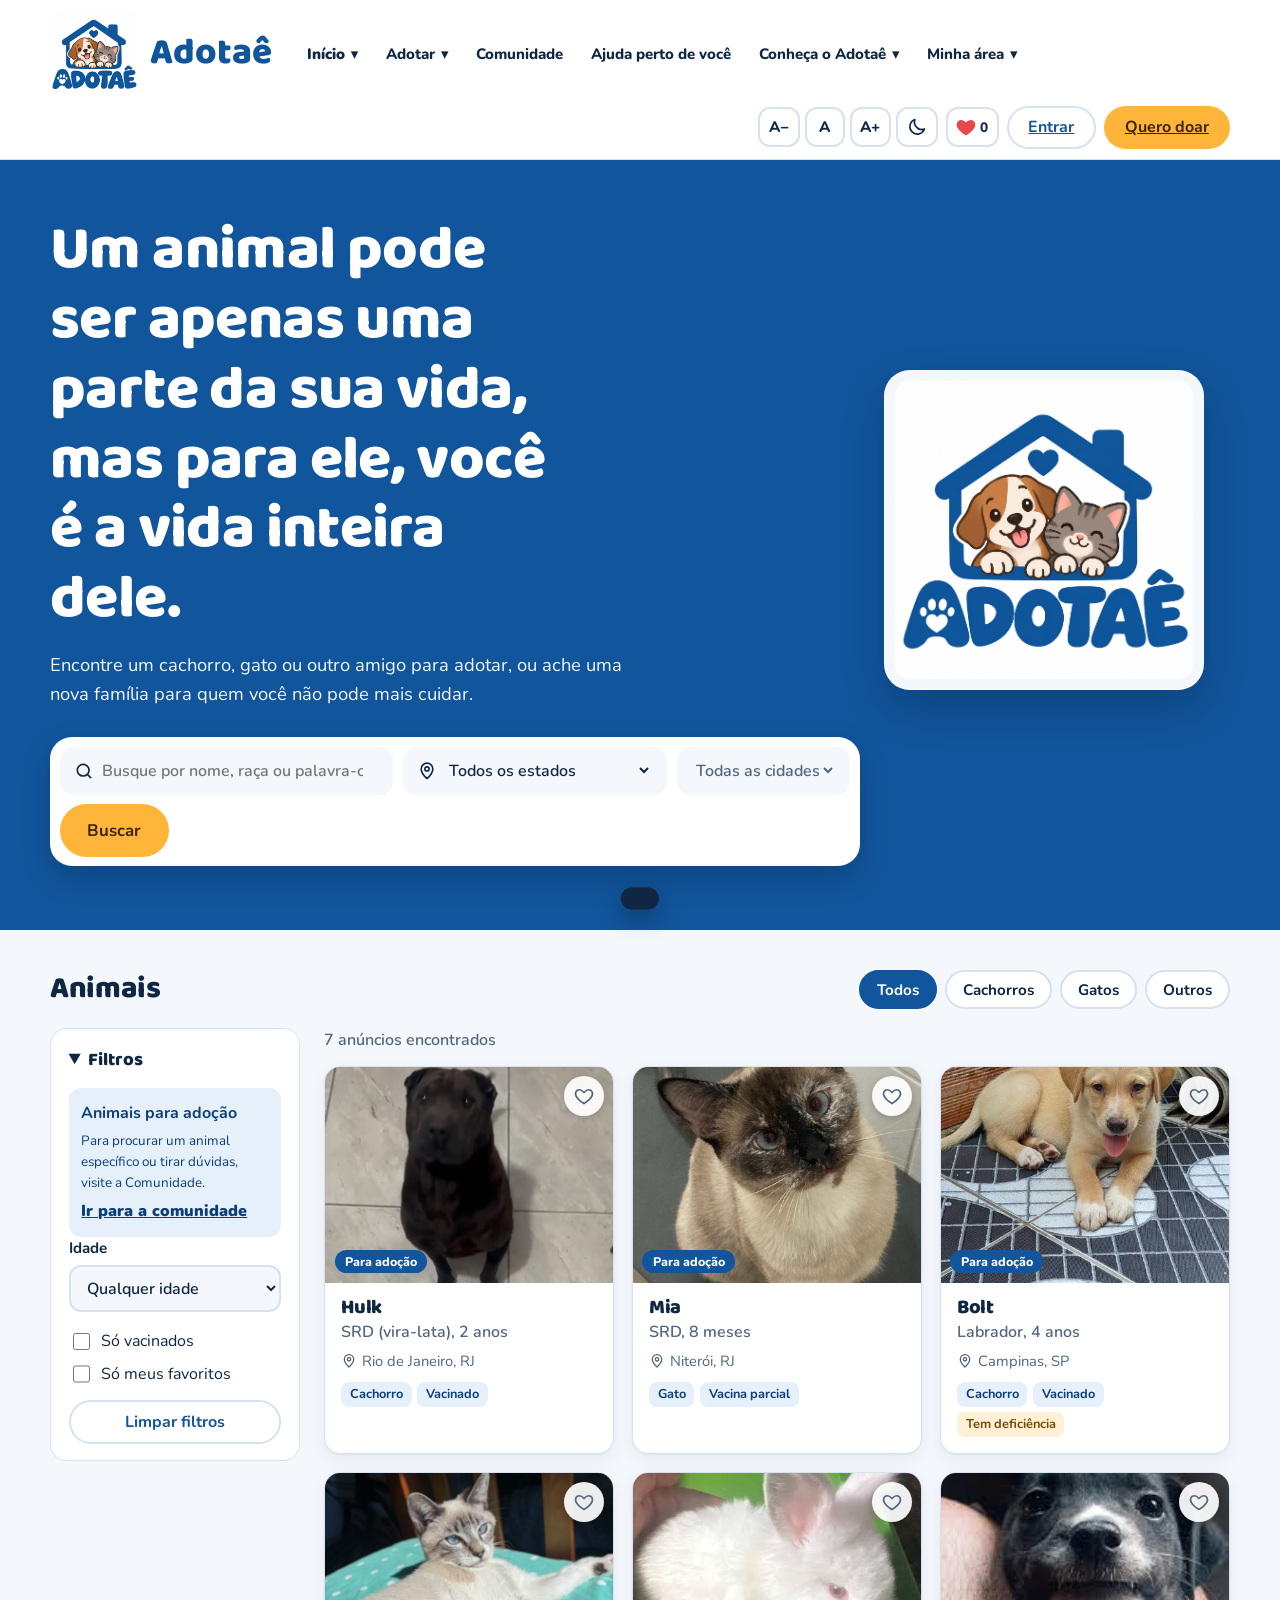
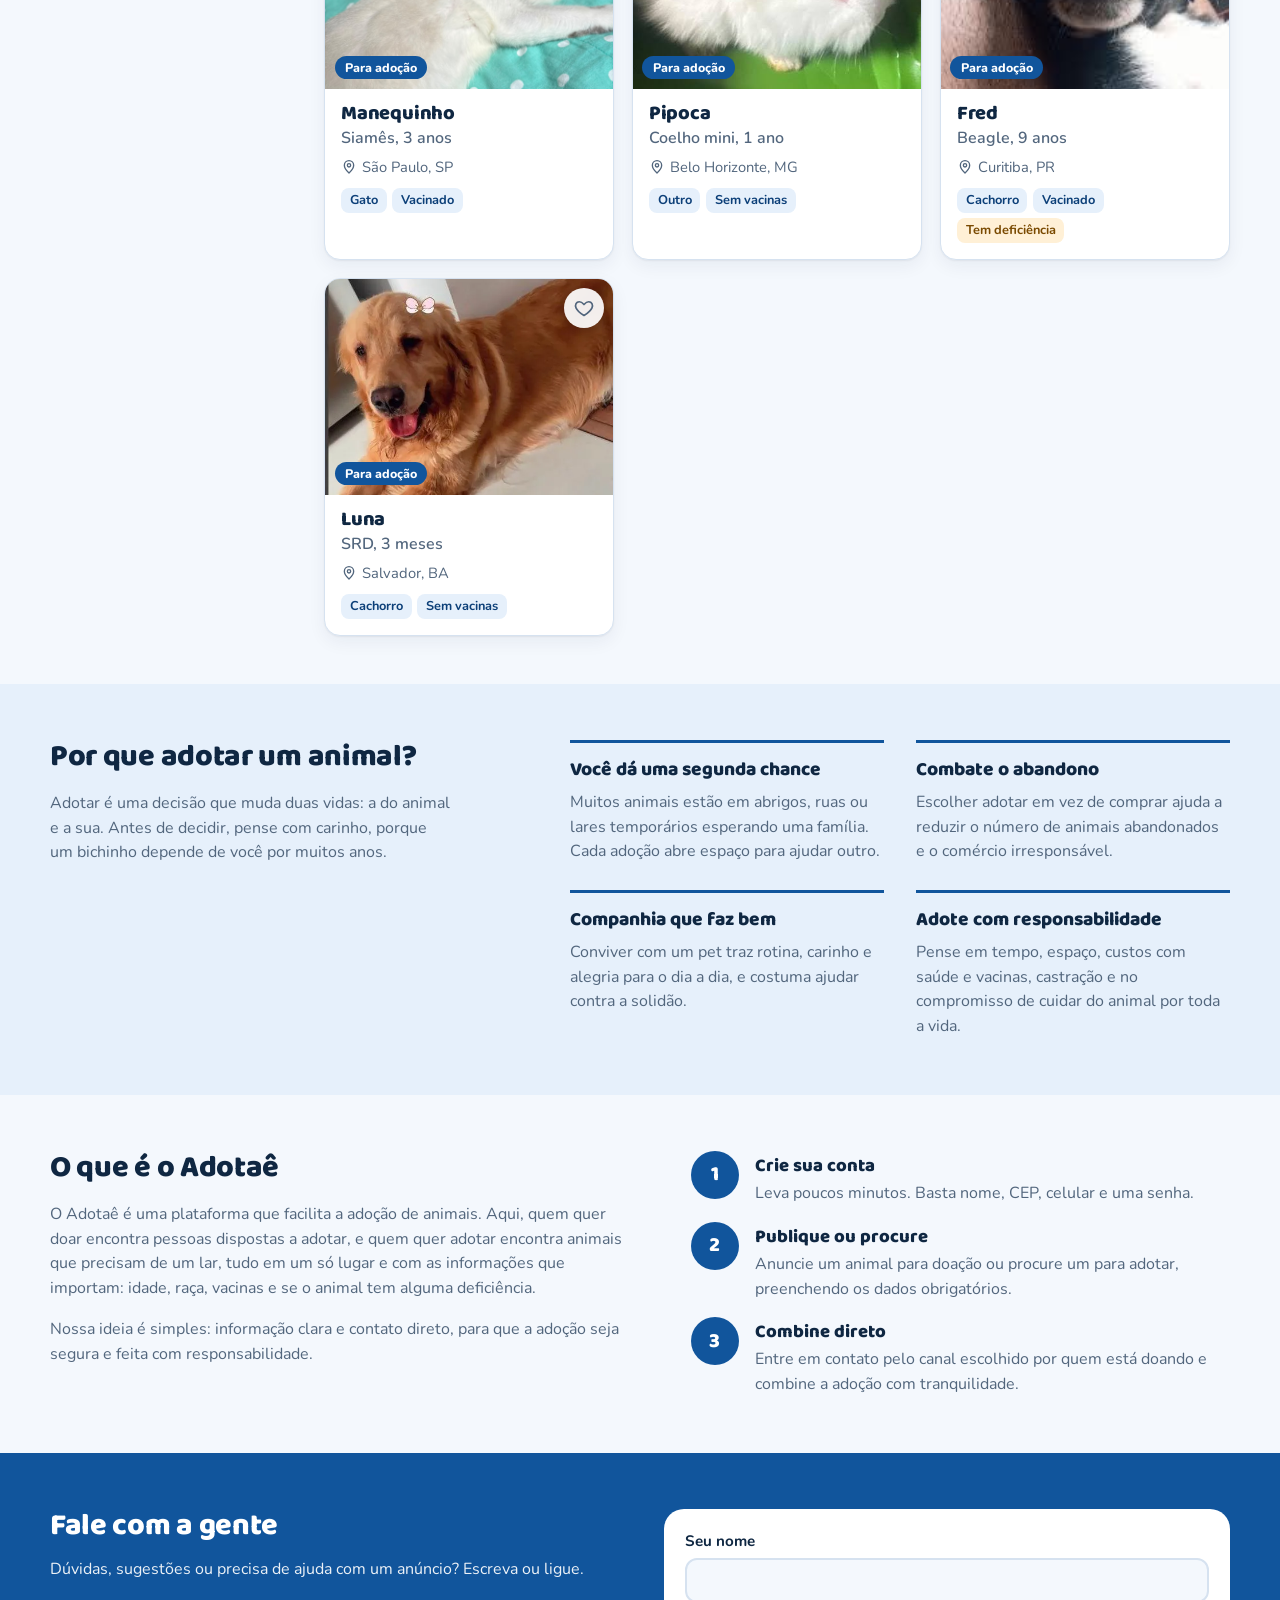
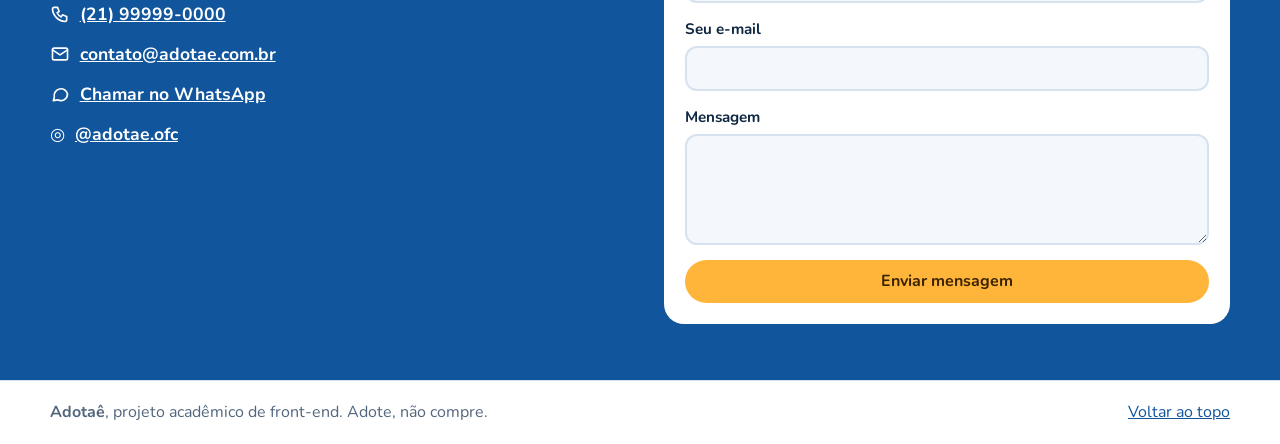
==== commit c67c8463: "Atualiza cache dos controles de tema para Dark Mode" ====
--- a/index.html
+++ b/index.html
@@ -243,6 +243,6 @@
   <dialog class="modal logout-dialog" id="logoutConfirm" aria-labelledby="logoutTitulo"><h2 id="logoutTitulo">Deseja realmente sair?</h2><p>O site será encerrado e todos os dados salvos neste navegador serão apagados. Essa ação não poderá ser desfeita.</p><div class="logout-actions"><button class="btn btn-ghost" type="button" data-cancel-logout>Cancelar</button><button class="btn btn-primary" type="button" data-confirm-logout>Quero continuar assim mesmo</button></div></dialog>
   <div class="evento evento-global" id="msgGlobal" role="status" aria-live="polite" hidden></div>
 
-  <script src="js/script.js"></script>
+  <script src="js/script.js?v=dark-mode-20261121"></script>
 </body>
 </html>
--- a/cadastro.css
+++ b/cadastro.css
@@ -460,3 +460,7 @@
  .community-comment-form { flex-direction:column; }
  .help-search-actions { flex-direction:column; align-items:stretch; }
 }
+
+.filter-info { padding:.8rem; border-radius:12px; background:var(--blue-soft); color:var(--blue-dark); }
+.filter-info p { margin:.35rem 0; font-size:.84rem; }
+.filter-info a { font-weight:900; color:var(--blue-dark); }
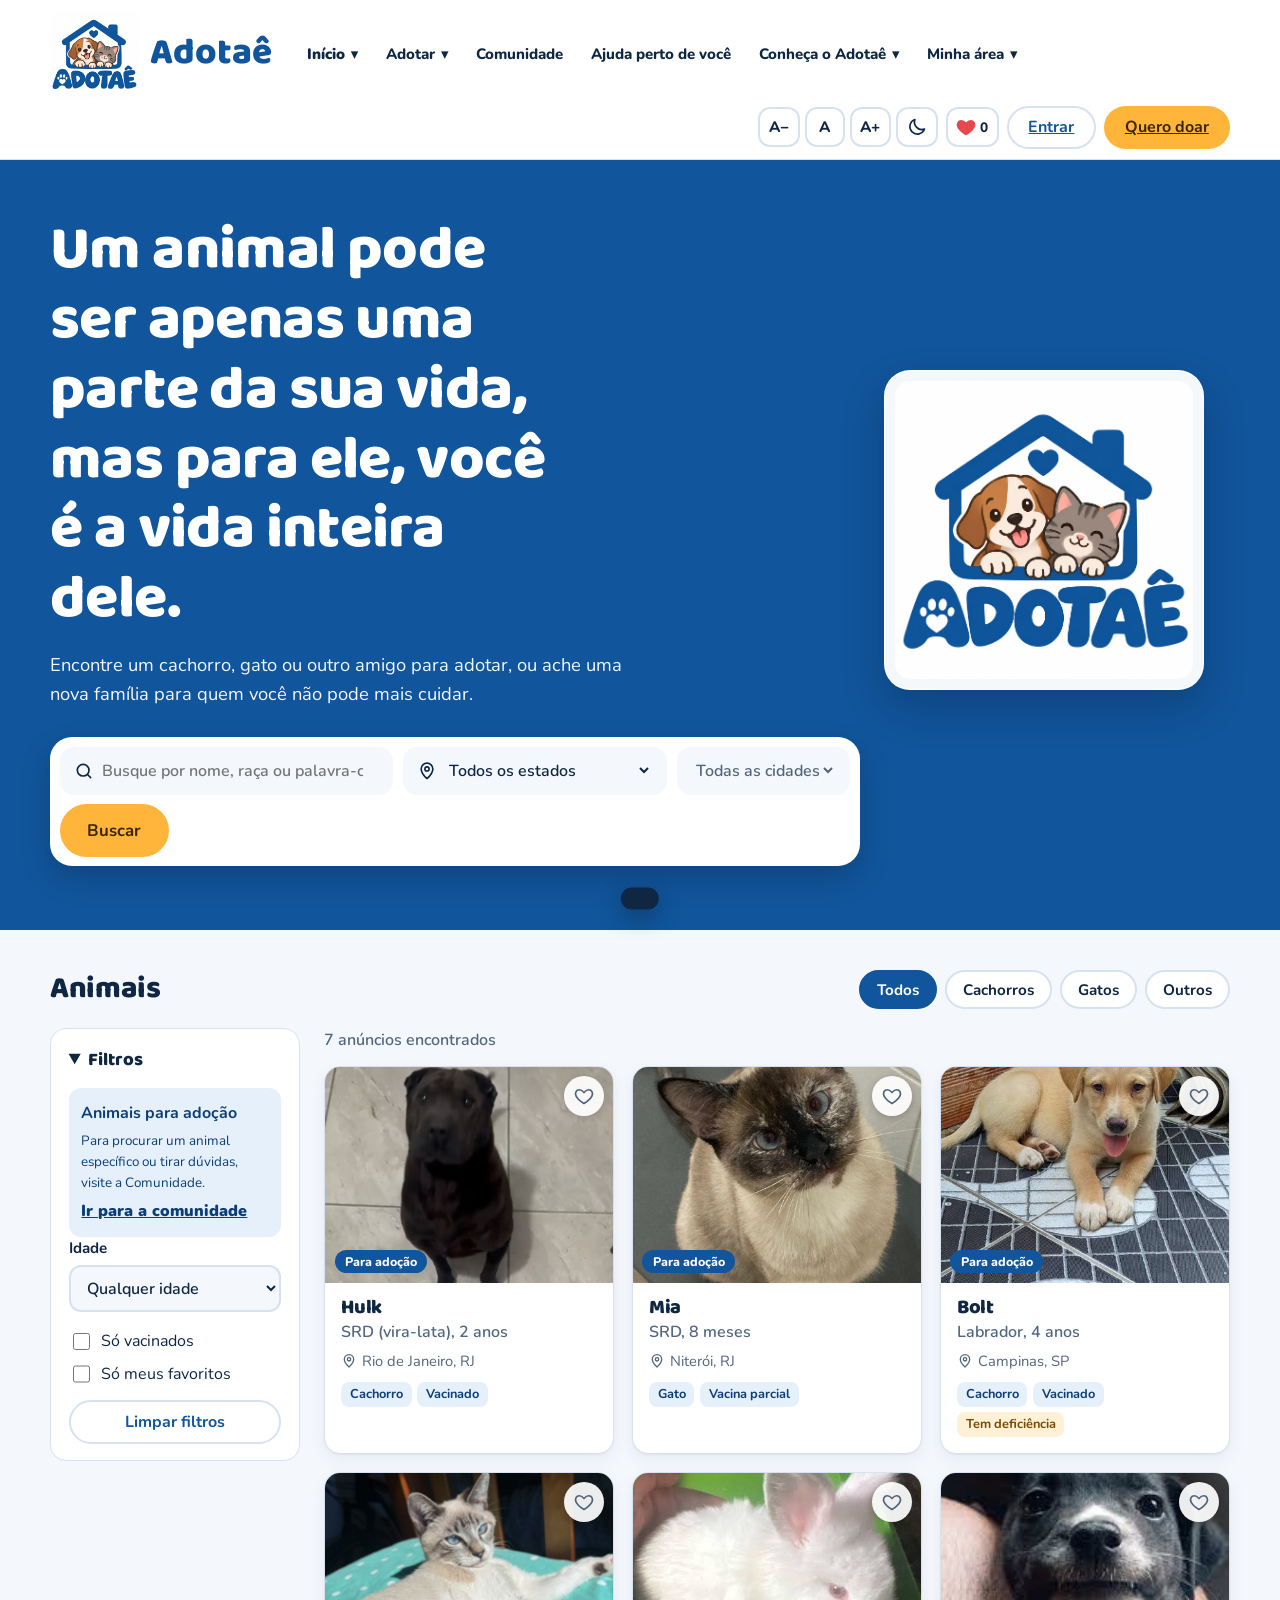
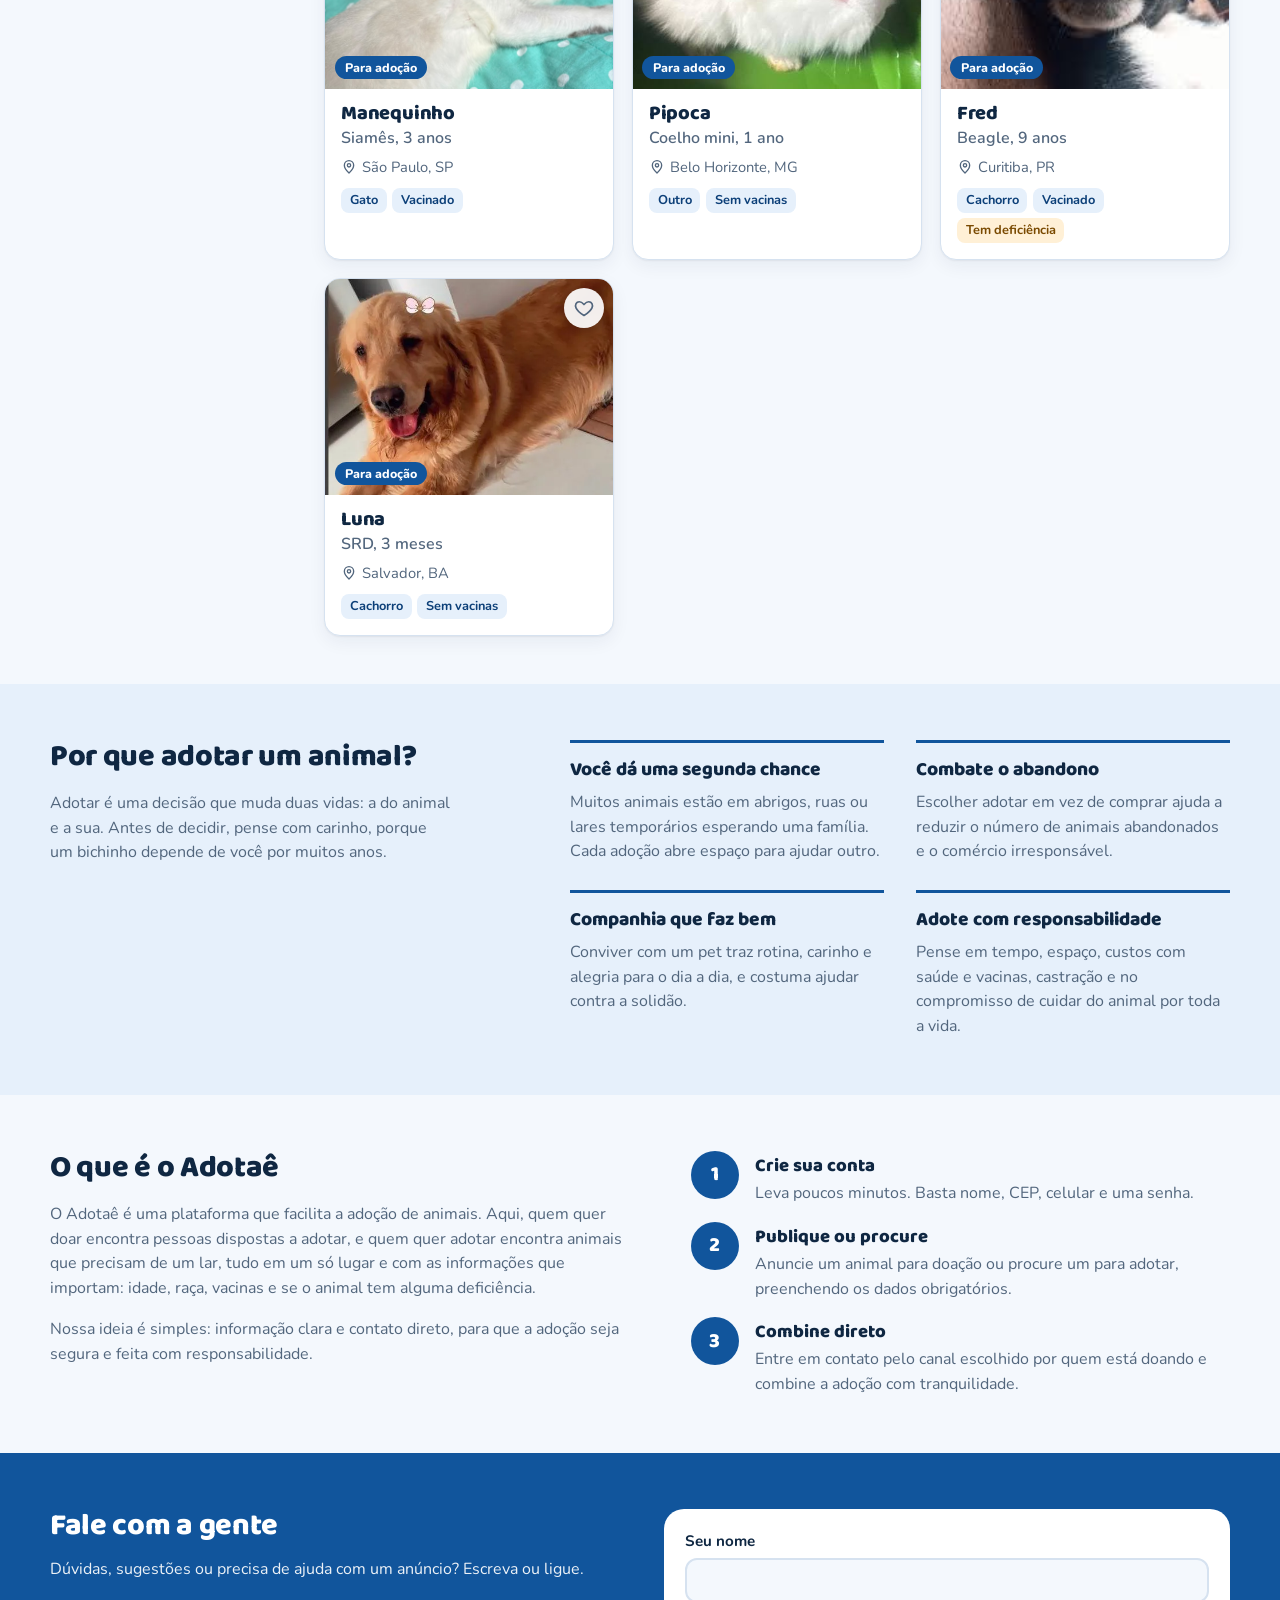
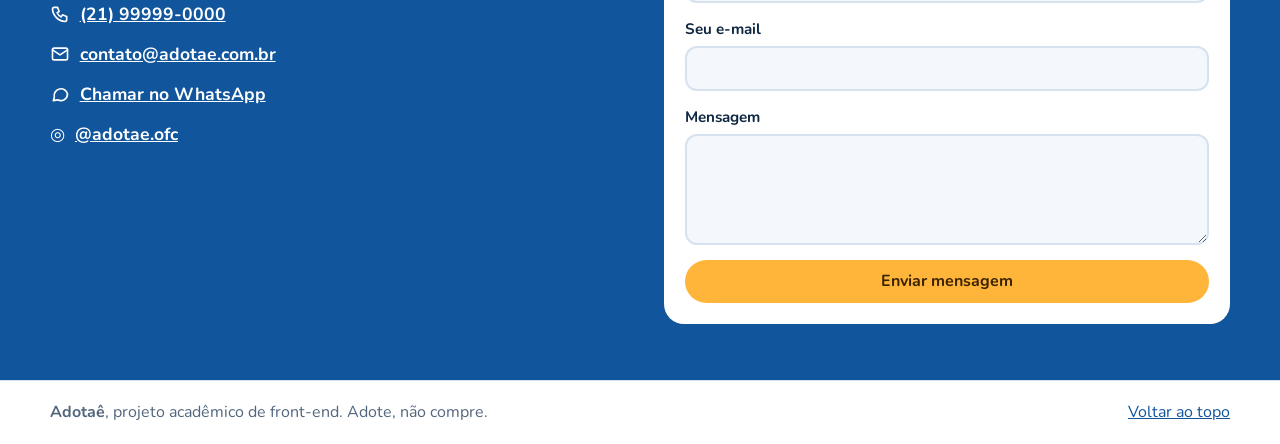
==== commit 5ad4d8a9: "Atualiza versão do script para evitar cache antigo" ====
--- a/index.html
+++ b/index.html
@@ -243,6 +243,6 @@
   <dialog class="modal logout-dialog" id="logoutConfirm" aria-labelledby="logoutTitulo"><h2 id="logoutTitulo">Deseja realmente sair?</h2><p>O site será encerrado e todos os dados salvos neste navegador serão apagados. Essa ação não poderá ser desfeita.</p><div class="logout-actions"><button class="btn btn-ghost" type="button" data-cancel-logout>Cancelar</button><button class="btn btn-primary" type="button" data-confirm-logout>Quero continuar assim mesmo</button></div></dialog>
   <div class="evento evento-global" id="msgGlobal" role="status" aria-live="polite" hidden></div>
 
-  <script src="js/script.js?v=dark-mode-20261121"></script>
+  <script src="js/script.js?v=menu-close-20261121"></script>
 </body>
 </html>
